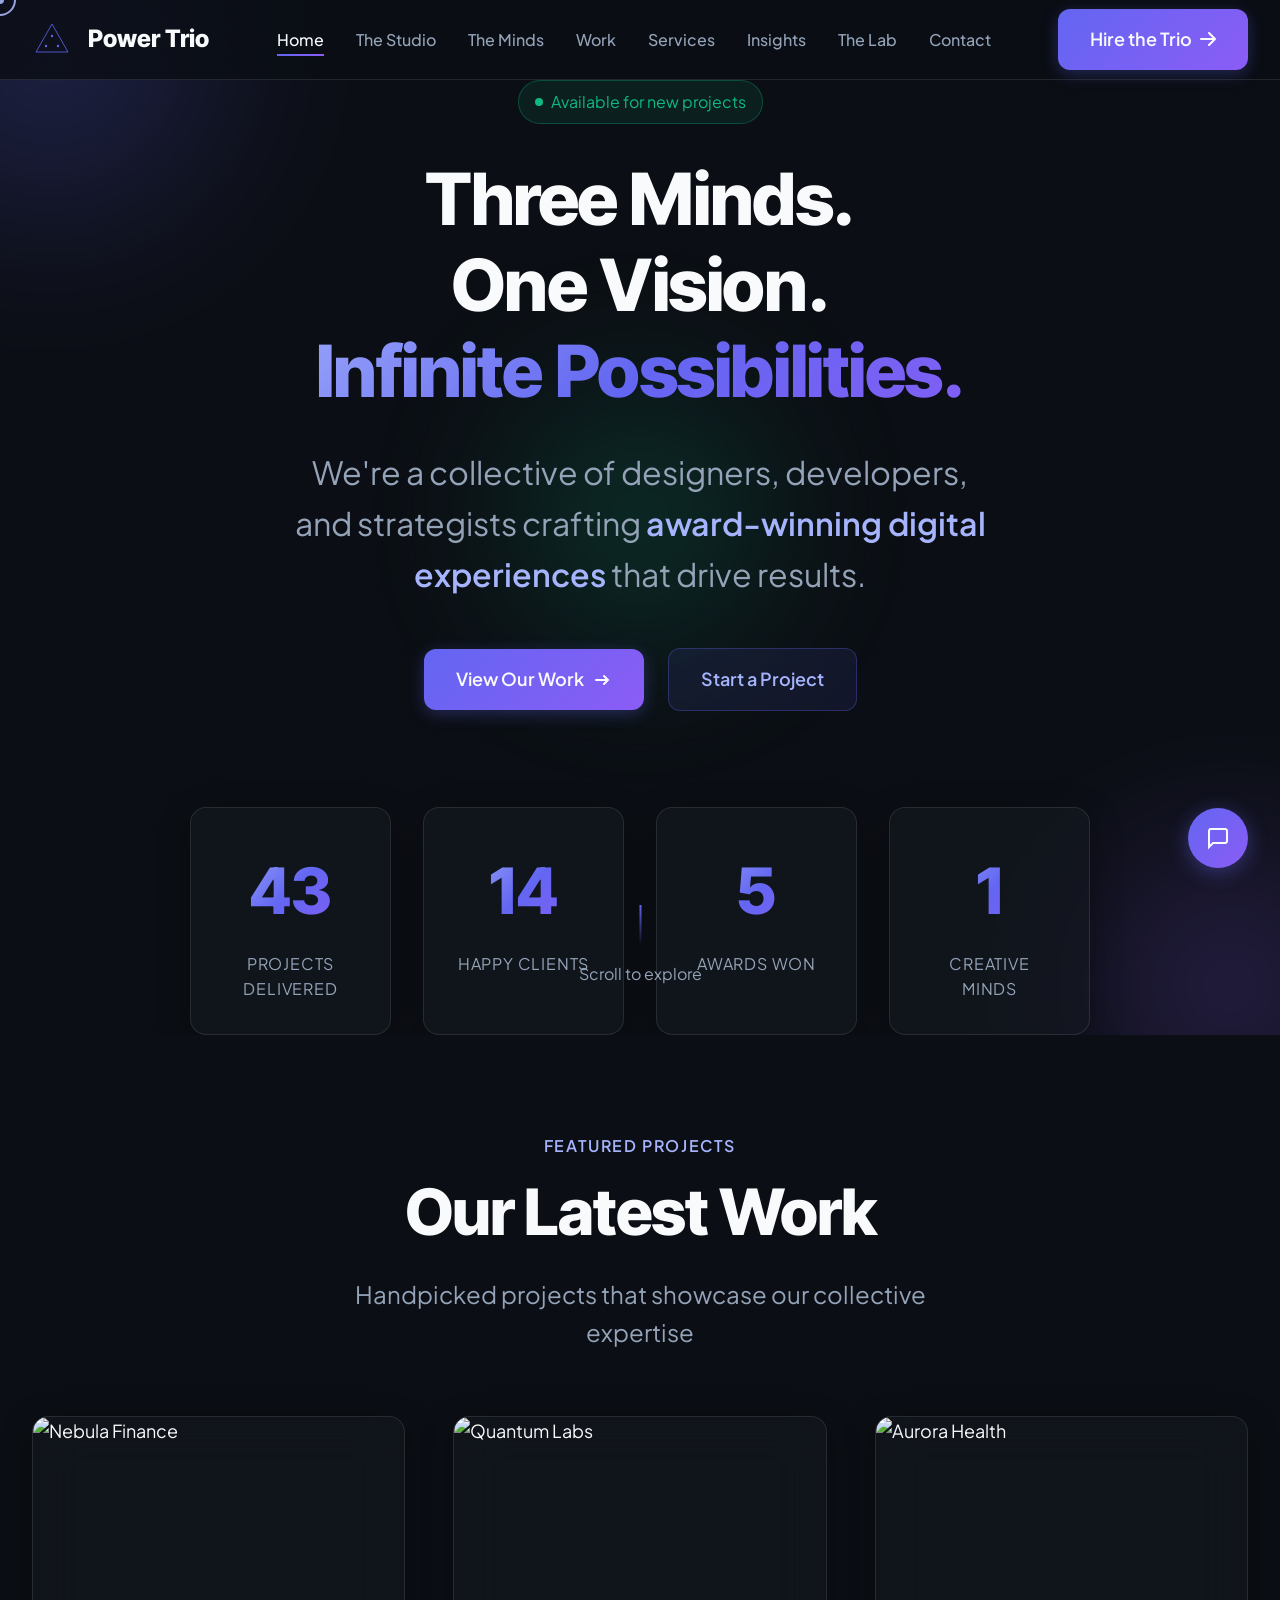
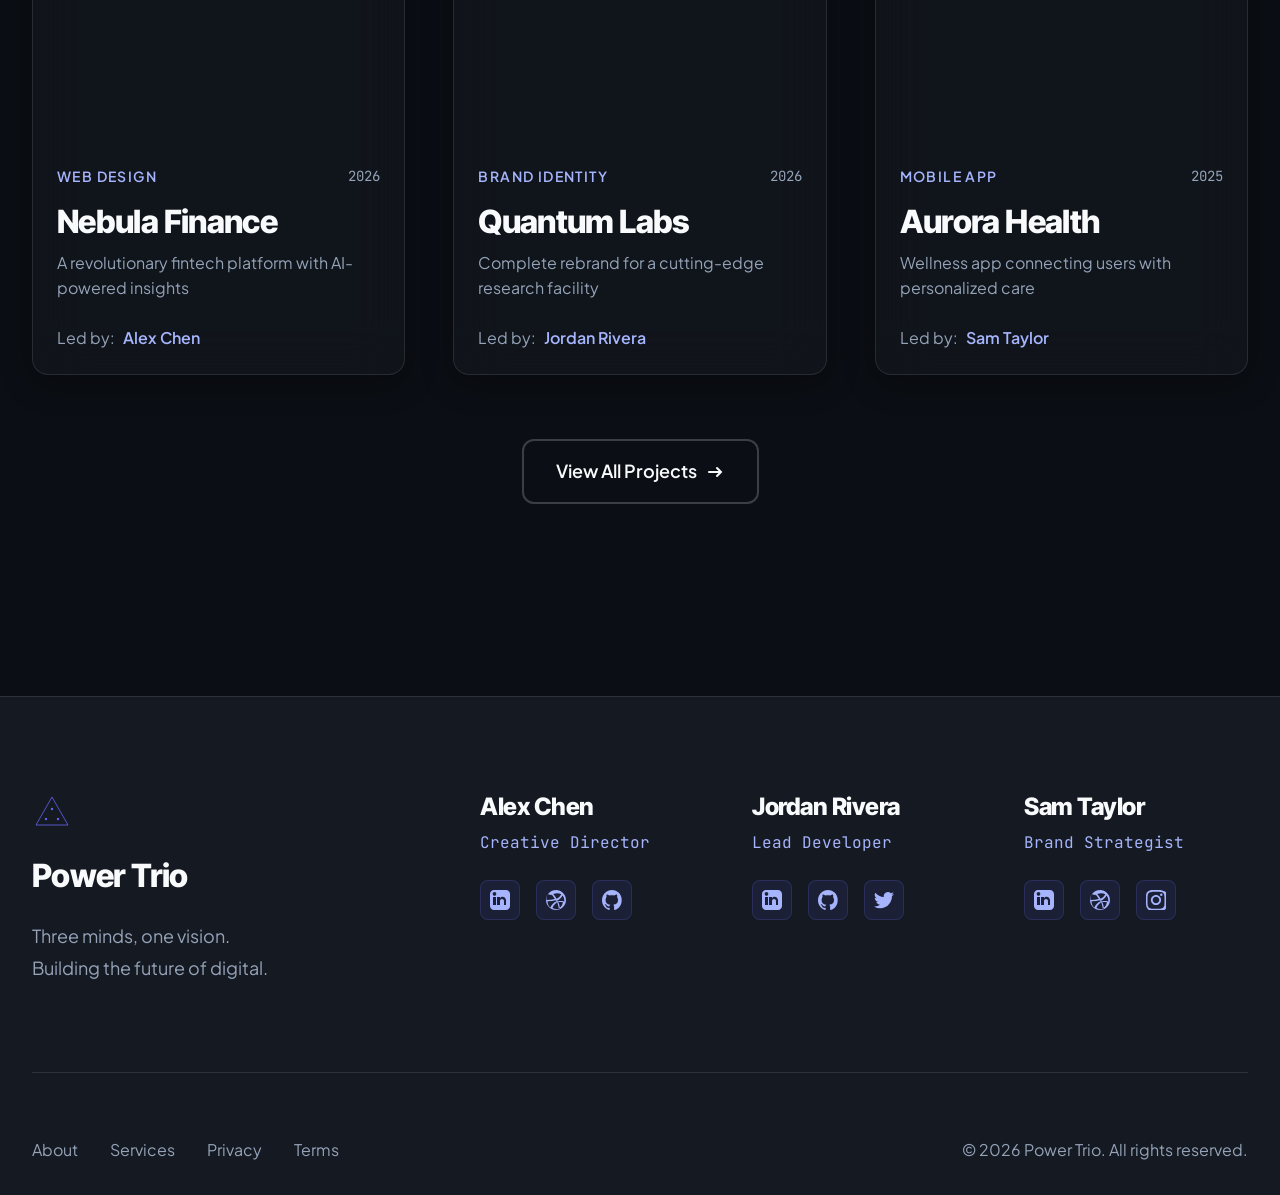
==== index.html @ 445d4da2 "first commit - Power Trio Studio with 3D flip cards and animated borders" ====
<!DOCTYPE html>
<html lang="en">

<head>
    <meta charset="UTF-8">
    <meta name="viewport" content="width=device-width, initial-scale=1.0">
    <meta name="description"
        content="Power Trio - A collective of three creative minds building exceptional digital experiences">
    <title>Power Trio Studio | Award-Winning Digital Agency</title>

    <!-- Fonts -->
    <link rel="preconnect" href="https://fonts.googleapis.com">
    <link rel="preconnect" href="https://fonts.gstatic.com" crossorigin>
    <link
        href="https://fonts.googleapis.com/css2?family=Inter+Tight:wght@700;800&family=Plus+Jakarta+Sans:wght@400;500;600;700&family=JetBrains+Mono:wght@400;500&display=swap"
        rel="stylesheet">

    <!-- Stylesheets -->
    <link rel="stylesheet" href="css/global.css">
    <link rel="stylesheet" href="css/animations.css">
    <link rel="stylesheet" href="css/components.css">
</head>

<body>
    <!-- Custom Cursor -->
    <div class="custom-cursor">
        <div class="cursor-dot"></div>
        <div class="cursor-outline"></div>
        <div class="cursor-text"></div>
    </div>

    <!-- Navbar -->
    <nav class="navbar" id="navbar">
        <div class="navbar-container">
            <a href="index.html" class="logo">
                <div class="logo-triangle">
                    <svg viewBox="0 0 100 100" xmlns="http://www.w3.org/2000/svg">
                        <polygon points="50,10 90,80 10,80" class="triangle-shape" />
                        <circle cx="50" cy="40" r="3" class="dot dot-1" />
                        <circle cx="35" cy="65" r="3" class="dot dot-2" />
                        <circle cx="65" cy="65" r="3" class="dot dot-3" />
                    </svg>
                </div>
                <span class="logo-text">Power Trio</span>
            </a>

            <div class="nav-links">
                <a href="index.html" class="nav-link active">Home</a>
                <a href="pages/studio.html" class="nav-link">The Studio</a>
                <a href="pages/minds.html" class="nav-link">The Minds</a>
                <a href="pages/work.html" class="nav-link">Work</a>
                <a href="pages/services.html" class="nav-link">Services</a>
                <a href="pages/insights.html" class="nav-link">Insights</a>
                <a href="pages/lab.html" class="nav-link">The Lab</a>
                <a href="pages/contact.html" class="nav-link">Contact</a>
            </div>

            <a href="pages/contact.html" class="cta-button magnetic" data-page="home">
                <span>Hire the Trio</span>
                <svg width="16" height="16" viewBox="0 0 16 16" fill="none">
                    <path d="M1 8h14M9 2l6 6-6 6" stroke="currentColor" stroke-width="2" stroke-linecap="round" />
                </svg>
            </a>

            <button class="menu-toggle" aria-label="Toggle menu">
                <span></span>
                <span></span>
                <span></span>
            </button>
        </div>
    </nav>

    <!-- Hero Section -->
    <section class="hero">
        <div class="hero-background">
            <div class="gradient-orb orb-1"></div>
            <div class="gradient-orb orb-2"></div>
            <div class="gradient-orb orb-3"></div>
        </div>

        <div class="hero-content">
            <div class="hero-badge animate-in">
                <span class="status-dot"></span>
                <span>Available for new projects</span>
            </div>

            <h1 class="hero-title animate-in">
                <span class="line">Three Minds.</span>
                <span class="line">One Vision.</span>
                <span class="line gradient-text">Infinite Possibilities.</span>
            </h1>

            <p class="hero-description animate-in">
                We're a collective of designers, developers, and strategists crafting
                <span class="highlight">award-winning digital experiences</span> that drive results.
            </p>

            <div class="hero-cta animate-in">
                <a href="pages/work.html" class="btn-primary magnetic">
                    <span>View Our Work</span>
                    <svg width="20" height="20" viewBox="0 0 20 20" fill="none">
                        <path d="M4 10h12M12 6l4 4-4 4" stroke="currentColor" stroke-width="2" stroke-linecap="round" />
                    </svg>
                </a>
                <a href="pages/contact.html" class="btn-secondary magnetic">
                    <span>Start a Project</span>
                </a>
            </div>

            <!-- Collective Stats -->
            <div class="stats-grid animate-in">
                <div class="stat-card glass-card">
                    <div class="stat-number" data-target="127">0</div>
                    <div class="stat-label">Projects Delivered</div>
                </div>
                <div class="stat-card glass-card">
                    <div class="stat-number" data-target="43">0</div>
                    <div class="stat-label">Happy Clients</div>
                </div>
                <div class="stat-card glass-card">
                    <div class="stat-number" data-target="15">0</div>
                    <div class="stat-label">Awards Won</div>
                </div>
                <div class="stat-card glass-card">
                    <div class="stat-number" data-target="3">0</div>
                    <div class="stat-label">Creative Minds</div>
                </div>
            </div>
        </div>

        <div class="scroll-indicator">
            <div class="scroll-line"></div>
            <span>Scroll to explore</span>
        </div>
    </section>

    <!-- Featured Work Section -->
    <section class="featured-work section-padding">
        <div class="container">
            <div class="section-header">
                <span class="section-label">Featured Projects</span>
                <h2 class="section-title">Our Latest Work</h2>
                <p class="section-description">
                    Handpicked projects that showcase our collective expertise
                </p>
            </div>

            <div class="work-grid">
                <article class="work-card glass-card magnetic" data-project="nebula">
                    <div class="work-image">
                        <img class="work-image-placeholder"
                            src="https://images.unsplash.com/photo-1551288049-bebda4e38f71?w=800&h=600&fit=crop"
                            alt="Nebula Finance" style="width: 100%; height: 100%; object-fit: cover;">
                        <div class="work-overlay">
                            <a href="pages/case-study.html" class="work-link">View Case Study</a>
                        </div>
                    </div>
                    <div class="work-content">
                        <div class="work-meta">
                            <span class="work-category">Web Design</span>
                            <span class="work-year">2026</span>
                        </div>
                        <h3 class="work-title">Nebula Finance</h3>
                        <p class="work-description">A revolutionary fintech platform with AI-powered insights</p>
                        <div class="work-team">
                            <span class="team-label">Led by:</span>
                            <span class="team-member">Alex Chen</span>
                        </div>
                    </div>
                </article>

                <article class="work-card glass-card magnetic" data-project="quantum">
                    <div class="work-image">
                        <img class="work-image-placeholder"
                            src="https://images.unsplash.com/photo-1635070041078-e363dbe005cb?w=800&h=600&fit=crop"
                            alt="Quantum Labs" style="width: 100%; height: 100%; object-fit: cover;">
                        <div class="work-overlay">
                            <a href="pages/case-study.html" class="work-link">View Case Study</a>
                        </div>
                    </div>
                    <div class="work-content">
                        <div class="work-meta">
                            <span class="work-category">Brand Identity</span>
                            <span class="work-year">2026</span>
                        </div>
                        <h3 class="work-title">Quantum Labs</h3>
                        <p class="work-description">Complete rebrand for a cutting-edge research facility</p>
                        <div class="work-team">
                            <span class="team-label">Led by:</span>
                            <span class="team-member">Jordan Rivera</span>
                        </div>
                    </div>
                </article>

                <article class="work-card glass-card magnetic" data-project="aurora">
                    <div class="work-image">
                        <img class="work-image-placeholder"
                            src="https://images.unsplash.com/photo-1576091160399-112ba8d25d1d?w=800&h=600&fit=crop"
                            alt="Aurora Health" style="width: 100%; height: 100%; object-fit: cover;">
                        <div class="work-overlay">
                            <a href="pages/case-study.html" class="work-link">View Case Study</a>
                        </div>
                    </div>
                    <div class="work-content">
                        <div class="work-meta">
                            <span class="work-category">Mobile App</span>
                            <span class="work-year">2025</span>
                        </div>
                        <h3 class="work-title">Aurora Health</h3>
                        <p class="work-description">Wellness app connecting users with personalized care</p>
                        <div class="work-team">
                            <span class="team-label">Led by:</span>
                            <span class="team-member">Sam Taylor</span>
                        </div>
                    </div>
                </article>
            </div>

            <div class="section-cta">
                <a href="pages/work.html" class="btn-outline magnetic">
                    <span>View All Projects</span>
                    <svg width="20" height="20" viewBox="0 0 20 20" fill="none">
                        <path d="M4 10h12M12 6l4 4-4 4" stroke="currentColor" stroke-width="2" stroke-linecap="round" />
                    </svg>
                </a>
            </div>
        </div>
    </section>

    <!-- Footer -->
    <footer class="footer">
        <div class="footer-content">
            <div class="footer-main">
                <div class="footer-brand">
                    <div class="logo-triangle">
                        <svg viewBox="0 0 100 100" xmlns="http://www.w3.org/2000/svg">
                            <polygon points="50,10 90,80 10,80" class="triangle-shape" />
                            <circle cx="50" cy="40" r="3" class="dot dot-1" />
                            <circle cx="35" cy="65" r="3" class="dot dot-2" />
                            <circle cx="65" cy="65" r="3" class="dot dot-3" />
                        </svg>
                    </div>
                    <h3>Power Trio</h3>
                    <p>Three minds, one vision.<br>Building the future of digital.</p>
                </div>

                <!-- Three Social Columns -->
                <div class="footer-social-grid">
                    <div class="footer-member">
                        <h4>Alex Chen</h4>
                        <p class="member-role">Creative Director</p>
                        <div class="social-links">
                            <a href="#" class="social-link magnetic" aria-label="LinkedIn">
                                <svg width="20" height="20" viewBox="0 0 20 20" fill="currentColor">
                                    <path
                                        d="M16 0H4C1.8 0 0 1.8 0 4v12c0 2.2 1.8 4 4 4h12c2.2 0 4-1.8 4-4V4c0-2.2-1.8-4-4-4zM6 15H3V7h3v8zM4.5 5.7c-1 0-1.8-.8-1.8-1.8s.8-1.8 1.8-1.8 1.8.8 1.8 1.8-.8 1.8-1.8 1.8zM17 15h-3v-4c0-1.1-.9-2-2-2s-2 .9-2 2v4H7V7h3v1.2c.5-.8 1.6-1.4 2.5-1.4 1.9 0 3.5 1.6 3.5 3.5V15z" />
                                </svg>
                            </a>
                            <a href="#" class="social-link magnetic" aria-label="Dribbble">
                                <svg width="20" height="20" viewBox="0 0 20 20" fill="currentColor">
                                    <path
                                        d="M10 0C4.5 0 0 4.5 0 10s4.5 10 10 10 10-4.5 10-10S15.5 0 10 0zm6.5 5.5c1.1 1.4 1.8 3.2 1.8 5.1 0 .3 0 .6-.1.9-2.4-.5-4.6-.5-6.5-.1-.1-.3-.3-.6-.4-.9 2.2-1 4-2.4 5.2-5zm-1.3-1.2c-1 2.3-2.6 3.6-4.6 4.5-1-1.8-2.1-3.4-3.3-4.8 1.2-.5 2.5-.8 3.9-.8 1.5 0 2.9.4 4 1.1zM5.5 4.3c1.2 1.4 2.3 3 3.3 4.8-2.5.7-5.3 1-8.2 1-.1-.5-.1-1-.1-1.5 0-1.8.6-3.4 1.6-4.7 1.1.5 2.3.9 3.4 1.4zm-3.9 7c3.1 0 6-.3 8.6-1 .1.3.3.6.4.9-2.8 1.2-5 3.4-6.3 6.3-1.5-1.3-2.5-3.1-2.7-5.2v-1zm4.9 6.5c1.2-2.7 3.2-4.8 5.8-6 .8 2.1 1.4 4.3 1.7 6.6-1.1.5-2.3.8-3.6.8-1.5 0-2.9-.5-4.1-1.4zm6.3.7c-.3-2.2-.9-4.3-1.6-6.3 1.7-.3 3.6-.3 5.7.1-.4 2.7-1.9 5-4.1 6.2z" />
                                </svg>
                            </a>
                            <a href="#" class="social-link magnetic" aria-label="GitHub">
                                <svg width="20" height="20" viewBox="0 0 20 20" fill="currentColor">
                                    <path
                                        d="M10 0C4.5 0 0 4.6 0 10.3c0 4.5 2.9 8.3 6.9 9.7.5.1.7-.2.7-.5v-1.7c-2.8.6-3.4-1.4-3.4-1.4-.5-1.2-1.1-1.5-1.1-1.5-.9-.6.1-.6.1-.6 1 .1 1.5 1 1.5 1 .9 1.5 2.3 1.1 2.9.8.1-.6.3-1.1.6-1.3-2.2-.3-4.6-1.1-4.6-5 0-1.1.4-2 1-2.7-.1-.2-.4-1.2.1-2.5 0 0 .8-.3 2.7 1 .8-.2 1.6-.3 2.4-.3s1.6.1 2.4.3c1.9-1.3 2.7-1 2.7-1 .5 1.3.2 2.3.1 2.5.6.7 1 1.6 1 2.7 0 3.9-2.4 4.7-4.6 5 .4.3.7.9.7 1.9v2.8c0 .3.2.6.7.5 4-1.3 6.9-5.1 6.9-9.6C20 4.6 15.5 0 10 0z" />
                                </svg>
                            </a>
                        </div>
                    </div>

                    <div class="footer-member">
                        <h4>Jordan Rivera</h4>
                        <p class="member-role">Lead Developer</p>
                        <div class="social-links">
                            <a href="#" class="social-link magnetic" aria-label="LinkedIn">
                                <svg width="20" height="20" viewBox="0 0 20 20" fill="currentColor">
                                    <path
                                        d="M16 0H4C1.8 0 0 1.8 0 4v12c0 2.2 1.8 4 4 4h12c2.2 0 4-1.8 4-4V4c0-2.2-1.8-4-4-4zM6 15H3V7h3v8zM4.5 5.7c-1 0-1.8-.8-1.8-1.8s.8-1.8 1.8-1.8 1.8.8 1.8 1.8-.8 1.8-1.8 1.8zM17 15h-3v-4c0-1.1-.9-2-2-2s-2 .9-2 2v4H7V7h3v1.2c.5-.8 1.6-1.4 2.5-1.4 1.9 0 3.5 1.6 3.5 3.5V15z" />
                                </svg>
                            </a>
                            <a href="#" class="social-link magnetic" aria-label="GitHub">
                                <svg width="20" height="20" viewBox="0 0 20 20" fill="currentColor">
                                    <path
                                        d="M10 0C4.5 0 0 4.6 0 10.3c0 4.5 2.9 8.3 6.9 9.7.5.1.7-.2.7-.5v-1.7c-2.8.6-3.4-1.4-3.4-1.4-.5-1.2-1.1-1.5-1.1-1.5-.9-.6.1-.6.1-.6 1 .1 1.5 1 1.5 1 .9 1.5 2.3 1.1 2.9.8.1-.6.3-1.1.6-1.3-2.2-.3-4.6-1.1-4.6-5 0-1.1.4-2 1-2.7-.1-.2-.4-1.2.1-2.5 0 0 .8-.3 2.7 1 .8-.2 1.6-.3 2.4-.3s1.6.1 2.4.3c1.9-1.3 2.7-1 2.7-1 .5 1.3.2 2.3.1 2.5.6.7 1 1.6 1 2.7 0 3.9-2.4 4.7-4.6 5 .4.3.7.9.7 1.9v2.8c0 .3.2.6.7.5 4-1.3 6.9-5.1 6.9-9.6C20 4.6 15.5 0 10 0z" />
                                </svg>
                            </a>
                            <a href="#" class="social-link magnetic" aria-label="Twitter">
                                <svg width="20" height="20" viewBox="0 0 20 20" fill="currentColor">
                                    <path
                                        d="M6.29 18.25c7.55 0 11.67-6.25 11.67-11.67 0-.18 0-.35-.01-.53A8.35 8.35 0 0020 3.92a8.18 8.18 0 01-2.36.65 4.12 4.12 0 001.8-2.27 8.22 8.22 0 01-2.6 1 4.1 4.1 0 00-6.99 3.74 11.65 11.65 0 01-8.46-4.29 4.1 4.1 0 001.27 5.47 4.07 4.07 0 01-1.86-.51v.05a4.1 4.1 0 003.29 4.02 4.1 4.1 0 01-1.85.07 4.1 4.1 0 003.83 2.85A8.23 8.23 0 010 16.4a11.62 11.62 0 006.29 1.84" />
                                </svg>
                            </a>
                        </div>
                    </div>

                    <div class="footer-member">
                        <h4>Sam Taylor</h4>
                        <p class="member-role">Brand Strategist</p>
                        <div class="social-links">
                            <a href="#" class="social-link magnetic" aria-label="LinkedIn">
                                <svg width="20" height="20" viewBox="0 0 20 20" fill="currentColor">
                                    <path
                                        d="M16 0H4C1.8 0 0 1.8 0 4v12c0 2.2 1.8 4 4 4h12c2.2 0 4-1.8 4-4V4c0-2.2-1.8-4-4-4zM6 15H3V7h3v8zM4.5 5.7c-1 0-1.8-.8-1.8-1.8s.8-1.8 1.8-1.8 1.8.8 1.8 1.8-.8 1.8-1.8 1.8zM17 15h-3v-4c0-1.1-.9-2-2-2s-2 .9-2 2v4H7V7h3v1.2c.5-.8 1.6-1.4 2.5-1.4 1.9 0 3.5 1.6 3.5 3.5V15z" />
                                </svg>
                            </a>
                            <a href="#" class="social-link magnetic" aria-label="Dribbble">
                                <svg width="20" height="20" viewBox="0 0 20 20" fill="currentColor">
                                    <path
                                        d="M10 0C4.5 0 0 4.5 0 10s4.5 10 10 10 10-4.5 10-10S15.5 0 10 0zm6.5 5.5c1.1 1.4 1.8 3.2 1.8 5.1 0 .3 0 .6-.1.9-2.4-.5-4.6-.5-6.5-.1-.1-.3-.3-.6-.4-.9 2.2-1 4-2.4 5.2-5zm-1.3-1.2c-1 2.3-2.6 3.6-4.6 4.5-1-1.8-2.1-3.4-3.3-4.8 1.2-.5 2.5-.8 3.9-.8 1.5 0 2.9.4 4 1.1zM5.5 4.3c1.2 1.4 2.3 3 3.3 4.8-2.5.7-5.3 1-8.2 1-.1-.5-.1-1-.1-1.5 0-1.8.6-3.4 1.6-4.7 1.1.5 2.3.9 3.4 1.4zm-3.9 7c3.1 0 6-.3 8.6-1 .1.3.3.6.4.9-2.8 1.2-5 3.4-6.3 6.3-1.5-1.3-2.5-3.1-2.7-5.2v-1zm4.9 6.5c1.2-2.7 3.2-4.8 5.8-6 .8 2.1 1.4 4.3 1.7 6.6-1.1.5-2.3.8-3.6.8-1.5 0-2.9-.5-4.1-1.4zm6.3.7c-.3-2.2-.9-4.3-1.6-6.3 1.7-.3 3.6-.3 5.7.1-.4 2.7-1.9 5-4.1 6.2z" />
                                </svg>
                            </a>
                            <a href="#" class="social-link magnetic" aria-label="Instagram">
                                <svg width="20" height="20" viewBox="0 0 20 20" fill="currentColor">
                                    <path
                                        d="M10 1.8c2.7 0 3 0 4.1.1 1 0 1.5.2 1.9.4.5.2.8.4 1.2.8.4.4.6.7.8 1.2.2.4.3.9.4 1.9.1 1.1.1 1.4.1 4.1s0 3-.1 4.1c0 1-.2 1.5-.4 1.9-.2.5-.4.8-.8 1.2-.4.4-.7.6-1.2.8-.4.2-.9.3-1.9.4-1.1.1-1.4.1-4.1.1s-3 0-4.1-.1c-1 0-1.5-.2-1.9-.4-.5-.2-.8-.4-1.2-.8-.4-.4-.6-.7-.8-1.2-.2-.4-.3-.9-.4-1.9-.1-1.1-.1-1.4-.1-4.1s0-3 .1-4.1c0-1 .2-1.5.4-1.9.2-.5.4-.8.8-1.2.4-.4.7-.6 1.2-.8.4-.2.9-.3 1.9-.4 1.1-.1 1.4-.1 4.1-.1M10 0C7.3 0 6.9 0 5.8.1c-1.1 0-1.9.3-2.6.6-.7.3-1.3.7-1.9 1.3S.6 3 .3 3.7C.1 4.4-.1 5.2.1 6.3 0 7.4 0 7.8 0 10.5s0 3.1.1 4.2c0 1.1.3 1.9.6 2.6.3.7.7 1.3 1.3 1.9s1.2 1 1.9 1.3c.7.3 1.5.5 2.6.6 1.1.1 1.5.1 4.2.1s3.1 0 4.2-.1c1.1 0 1.9-.3 2.6-.6.7-.3 1.3-.7 1.9-1.3s1-1.2 1.3-1.9c.3-.7.5-1.5.6-2.6.1-1.1.1-1.5.1-4.2s0-3.1-.1-4.2c0-1.1-.3-1.9-.6-2.6-.3-.7-.7-1.3-1.3-1.9S16 .6 15.3.3C14.6.1 13.8-.1 12.7.1 11.6 0 11.2 0 10 0z" />
                                    <path
                                        d="M10 4.9c-2.8 0-5.1 2.3-5.1 5.1s2.3 5.1 5.1 5.1 5.1-2.3 5.1-5.1-2.3-5.1-5.1-5.1zm0 8.4c-1.8 0-3.3-1.5-3.3-3.3S8.2 6.7 10 6.7s3.3 1.5 3.3 3.3-1.5 3.3-3.3 3.3z" />
                                    <circle cx="15.3" cy="4.7" r="1.2" />
                                </svg>
                            </a>
                        </div>
                    </div>
                </div>
            </div>

            <div class="footer-bottom">
                <div class="footer-links">
                    <a href="pages/studio.html">About</a>
                    <a href="pages/services.html">Services</a>
                    <a href="#">Privacy</a>
                    <a href="#">Terms</a>
                </div>
                <p class="copyright">© 2026 Power Trio. All rights reserved.</p>
            </div>
        </div>
    </footer>

    <!-- AI Chatbot -->
    <div class="chatbot" id="chatbot">
        <button class="chatbot-toggle magnetic" id="chatbot-toggle" aria-label="Toggle chatbot">
            <svg class="icon-chat" width="24" height="24" viewBox="0 0 24 24" fill="none" stroke="currentColor">
                <path d="M21 15a2 2 0 0 1-2 2H7l-4 4V5a2 2 0 0 1 2-2h14a2 2 0 0 1 2 2z" stroke-width="2" />
            </svg>
            <svg class="icon-close" width="24" height="24" viewBox="0 0 24 24" fill="none" stroke="currentColor">
                <line x1="18" y1="6" x2="6" y2="18" stroke-width="2" />
                <line x1="6" y1="6" x2="18" y2="18" stroke-width="2" />
            </svg>
        </button>

        <div class="chatbot-window glass-card" id="chatbot-window">
            <div class="chatbot-header">
                <div class="chatbot-avatar">
                    <div class="logo-triangle small">
                        <svg viewBox="0 0 100 100" xmlns="http://www.w3.org/2000/svg">
                            <polygon points="50,10 90,80 10,80" class="triangle-shape" />
                        </svg>
                    </div>
                </div>
                <div class="chatbot-info">
                    <h4>Power Trio AI</h4>
                    <span class="chatbot-status">
                        <span class="status-dot"></span>
                        Online
                    </span>
                </div>
            </div>

            <div class="chatbot-messages" id="chatbot-messages">
                <div class="message bot-message">
                    <div class="message-content">
                        Hey there! 👋 I'm the Power Trio AI assistant. How can I help you today?
                    </div>
                    <div class="message-time">Just now</div>
                </div>
            </div>

            <div class="chatbot-input">
                <input type="text" id="chatbot-input-field" placeholder="Type your message..." />
                <button class="chatbot-send magnetic" id="chatbot-send" aria-label="Send message">
                    <svg width="20" height="20" viewBox="0 0 20 20" fill="none" stroke="currentColor">
                        <path d="M19 1L9 11M19 1l-6 18-4-8-8-4 18-6z" stroke-width="2" />
                    </svg>
                </button>
            </div>
        </div>
    </div>

    <!-- Scripts -->
    <script src="js/cursor.js"></script>
    <script src="js/animations.js"></script>
    <script src="js/chatbot.js"></script>
    <script src="js/main.js"></script>
</body>

</html>
---- css/global.css ----
/* ===================================
   POWER TRIO STUDIO - GLOBAL STYLES
   Award-Winning Portfolio Design
   =================================== */

/* CSS Variables - Midnight Indigo Theme */
:root {
    /* Colors */
    --color-bg-primary: #0B0E14;
    --color-bg-secondary: #151921;
    --color-accent: #6366F1;
    --color-accent-secondary: #A5B4FC;
    --color-text-primary: #F8FAFC;
    --color-text-secondary: #94A3B8;
    --color-success: #10B981;
    --color-warning: #F59E0B;
    --color-error: #EF4444;
    
    /* Gradients */
    --gradient-primary: linear-gradient(135deg, #6366F1 0%, #8B5CF6 100%);
    --gradient-secondary: linear-gradient(135deg, #10B981 0%, #059669 100%);
    --gradient-text: linear-gradient(135deg, #A5B4FC 0%, #6366F1 50%, #8B5CF6 100%);
    
    /* Spacing */
    --spacing-xs: 0.5rem;
    --spacing-sm: 1rem;
    --spacing-md: 1.5rem;
    --spacing-lg: 2rem;
    --spacing-xl: 3rem;
    --spacing-2xl: 4rem;
    --spacing-3xl: 6rem;
    
    /* Typography */
    --font-heading: 'Inter Tight', sans-serif;
    --font-body: 'Plus Jakarta Sans', sans-serif;
    --font-mono: 'JetBrains Mono', monospace;
    
    /* Font Sizes - Responsive with clamp() */
    --text-xs: clamp(0.75rem, 0.7rem + 0.25vw, 0.875rem);
    --text-sm: clamp(0.875rem, 0.8rem + 0.375vw, 1rem);
    --text-base: clamp(1rem, 0.95rem + 0.25vw, 1.125rem);
    --text-lg: clamp(1.125rem, 1rem + 0.625vw, 1.5rem);
    --text-xl: clamp(1.5rem, 1.3rem + 1vw, 2rem);
    --text-2xl: clamp(2rem, 1.6rem + 2vw, 3rem);
    --text-3xl: clamp(2.5rem, 2rem + 2.5vw, 4rem);
    --text-4xl: clamp(3rem, 2.5rem + 2.5vw, 5rem);
    
    /* Effects */
    --blur-sm: 8px;
    --blur-md: 16px;
    --blur-lg: 24px;
    --shadow-sm: 0 2px 8px rgba(0, 0, 0, 0.1);
    --shadow-md: 0 4px 16px rgba(0, 0, 0, 0.2);
    --shadow-lg: 0 8px 32px rgba(0, 0, 0, 0.3);
    --shadow-glow: 0 0 20px rgba(99, 102, 241, 0.3);
    
    /* Transitions */
    --transition-fast: 0.2s cubic-bezier(0.4, 0, 0.2, 1);
    --transition-base: 0.3s cubic-bezier(0.4, 0, 0.2, 1);
    --transition-slow: 0.5s cubic-bezier(0.4, 0, 0.2, 1);
    --transition-bounce: 0.6s cubic-bezier(0.68, -0.55, 0.265, 1.55);
    
    /* Layout */
    --container-max: 1400px;
    --container-padding: 2rem;
    --navbar-height: 80px;
    --border-radius-sm: 8px;
    --border-radius-md: 12px;
    --border-radius-lg: 16px;
    --border-radius-xl: 24px;
}

/* Reset & Base Styles */
*, *::before, *::after {
    margin: 0;
    padding: 0;
    box-sizing: border-box;
}

html {
    scroll-behavior: smooth;
    overflow-x: hidden;
}

body {
    font-family: var(--font-body);
    font-size: var(--text-base);
    line-height: 1.6;
    color: var(--color-text-primary);
    background-color: var(--color-bg-primary);
    overflow-x: hidden;
    -webkit-font-smoothing: antialiased;
    -moz-osx-font-smoothing: grayscale;
}

/* Typography */
h1, h2, h3, h4, h5, h6 {
    font-family: var(--font-heading);
    font-weight: 800;
    line-height: 1.2;
    letter-spacing: -0.02em;
    color: var(--color-text-primary);
}

h1 { font-size: var(--text-4xl); }
h2 { font-size: var(--text-3xl); }
h3 { font-size: var(--text-2xl); }
h4 { font-size: var(--text-xl); }
h5 { font-size: var(--text-lg); }
h6 { font-size: var(--text-base); }

p {
    margin-bottom: var(--spacing-md);
    color: var(--color-text-secondary);
}

a {
    color: var(--color-accent);
    text-decoration: none;
    transition: color var(--transition-fast);
}

a:hover {
    color: var(--color-accent-secondary);
}

/* Utility Classes */
.container {
    max-width: var(--container-max);
    margin: 0 auto;
    padding: 0 var(--container-padding);
}

.section-padding {
    padding: var(--spacing-3xl) 0;
}

.gradient-text {
    background: var(--gradient-text);
    -webkit-background-clip: text;
    -webkit-text-fill-color: transparent;
    background-clip: text;
}

.highlight {
    color: var(--color-accent-secondary);
    font-weight: 600;
}

/* Glass Card Effect */
.glass-card {
    background: rgba(21, 25, 33, 0.6);
    backdrop-filter: blur(var(--blur-lg));
    -webkit-backdrop-filter: blur(var(--blur-lg));
    border: 1px solid rgba(255, 255, 255, 0.1);
    border-radius: var(--border-radius-lg);
    box-shadow: var(--shadow-lg);
    transition: all var(--transition-base);
}

.glass-card:hover {
    border-color: rgba(99, 102, 241, 0.3);
    box-shadow: var(--shadow-lg), var(--shadow-glow);
    transform: translateY(-2px);
}

/* Buttons */
.btn-primary,
.btn-secondary,
.btn-outline,
.cta-button {
    display: inline-flex;
    align-items: center;
    gap: var(--spacing-xs);
    padding: 1rem 2rem;
    font-family: var(--font-body);
    font-size: var(--text-base);
    font-weight: 600;
    border-radius: var(--border-radius-md);
    cursor: pointer;
    transition: all var(--transition-base);
    border: none;
    text-decoration: none;
    position: relative;
    overflow: hidden;
}

.btn-primary,
.cta-button {
    background: var(--gradient-primary);
    color: var(--color-text-primary);
    box-shadow: 0 4px 16px rgba(99, 102, 241, 0.3);
}

.btn-primary:hover,
.cta-button:hover {
    box-shadow: 0 6px 24px rgba(99, 102, 241, 0.5);
    transform: translateY(-2px);
}

.btn-secondary {
    background: rgba(99, 102, 241, 0.1);
    color: var(--color-accent-secondary);
    border: 1px solid rgba(99, 102, 241, 0.3);
}

.btn-secondary:hover {
    background: rgba(99, 102, 241, 0.2);
    border-color: var(--color-accent);
}

.btn-outline {
    background: transparent;
    color: var(--color-text-primary);
    border: 2px solid rgba(255, 255, 255, 0.2);
}

.btn-outline:hover {
    background: rgba(255, 255, 255, 0.05);
    border-color: var(--color-accent);
}

/* Navbar */
.navbar {
    position: fixed;
    top: 0;
    left: 0;
    right: 0;
    height: var(--navbar-height);
    background: rgba(11, 14, 20, 0.8);
    backdrop-filter: blur(var(--blur-lg));
    -webkit-backdrop-filter: blur(var(--blur-lg));
    border-bottom: 1px solid rgba(255, 255, 255, 0.1);
    z-index: 1000;
    transition: all var(--transition-base);
}

.navbar.scrolled {
    background: rgba(11, 14, 20, 0.95);
    box-shadow: var(--shadow-md);
}

.navbar-container {
    max-width: var(--container-max);
    margin: 0 auto;
    padding: 0 var(--container-padding);
    height: 100%;
    display: flex;
    align-items: center;
    justify-content: space-between;
    gap: var(--spacing-lg);
}

.logo {
    display: flex;
    align-items: center;
    gap: var(--spacing-sm);
    font-family: var(--font-heading);
    font-size: var(--text-lg);
    font-weight: 800;
    color: var(--color-text-primary);
    text-decoration: none;
    transition: transform var(--transition-base);
}

.logo:hover {
    transform: scale(1.05);
}

.logo-triangle {
    width: 40px;
    height: 40px;
    position: relative;
}

.logo-triangle.small {
    width: 30px;
    height: 30px;
}

.logo-triangle svg {
    width: 100%;
    height: 100%;
}

.triangle-shape {
    fill: none;
    stroke: var(--color-accent);
    stroke-width: 2;
    transition: all var(--transition-base);
}

.logo:hover .triangle-shape {
    stroke: var(--color-accent-secondary);
    fill: rgba(99, 102, 241, 0.1);
}

.dot {
    fill: var(--color-accent);
    transition: all var(--transition-base);
}

.logo:hover .dot-1 {
    animation: pulse 1s infinite;
    animation-delay: 0s;
}

.logo:hover .dot-2 {
    animation: pulse 1s infinite;
    animation-delay: 0.2s;
}

.logo:hover .dot-3 {
    animation: pulse 1s infinite;
    animation-delay: 0.4s;
}

.nav-links {
    display: flex;
    align-items: center;
    gap: var(--spacing-lg);
}

.nav-link {
    font-size: var(--text-sm);
    font-weight: 500;
    color: var(--color-text-secondary);
    text-decoration: none;
    position: relative;
    transition: color var(--transition-fast);
}

.nav-link::after {
    content: '';
    position: absolute;
    bottom: -4px;
    left: 0;
    width: 0;
    height: 2px;
    background: var(--gradient-primary);
    transition: width var(--transition-base);
}

.nav-link:hover,
.nav-link.active {
    color: var(--color-text-primary);
}

.nav-link:hover::after,
.nav-link.active::after {
    width: 100%;
}

.menu-toggle {
    display: none;
    flex-direction: column;
    gap: 6px;
    background: none;
    border: none;
    cursor: pointer;
    padding: var(--spacing-xs);
}

.menu-toggle span {
    width: 24px;
    height: 2px;
    background: var(--color-text-primary);
    transition: all var(--transition-base);
}

/* Footer */
.footer {
    background: var(--color-bg-secondary);
    border-top: 1px solid rgba(255, 255, 255, 0.1);
    padding: var(--spacing-3xl) 0 var(--spacing-lg);
    margin-top: var(--spacing-3xl);
}

.footer-content {
    max-width: var(--container-max);
    margin: 0 auto;
    padding: 0 var(--container-padding);
}

.footer-main {
    display: grid;
    grid-template-columns: 1fr 2fr;
    gap: var(--spacing-2xl);
    margin-bottom: var(--spacing-2xl);
    padding-bottom: var(--spacing-2xl);
    border-bottom: 1px solid rgba(255, 255, 255, 0.1);
}

.footer-brand h3 {
    font-size: var(--text-xl);
    margin: var(--spacing-md) 0;
}

.footer-brand p {
    color: var(--color-text-secondary);
    line-height: 1.8;
}

.footer-social-grid {
    display: grid;
    grid-template-columns: repeat(3, 1fr);
    gap: var(--spacing-xl);
}

.footer-member h4 {
    font-size: var(--text-lg);
    margin-bottom: var(--spacing-xs);
}

.member-role {
    font-size: var(--text-sm);
    color: var(--color-accent-secondary);
    margin-bottom: var(--spacing-md);
    font-family: var(--font-mono);
}

.social-links {
    display: flex;
    gap: var(--spacing-sm);
}

.social-link {
    width: 40px;
    height: 40px;
    display: flex;
    align-items: center;
    justify-content: center;
    background: rgba(99, 102, 241, 0.1);
    border: 1px solid rgba(99, 102, 241, 0.2);
    border-radius: var(--border-radius-sm);
    color: var(--color-accent-secondary);
    transition: all var(--transition-base);
}

.social-link:hover {
    background: var(--gradient-primary);
    border-color: var(--color-accent);
    color: var(--color-text-primary);
    transform: translateY(-2px);
}

.footer-bottom {
    display: flex;
    justify-content: space-between;
    align-items: center;
    flex-wrap: wrap;
    gap: var(--spacing-md);
}

.footer-links {
    display: flex;
    gap: var(--spacing-lg);
}

.footer-links a {
    font-size: var(--text-sm);
    color: var(--color-text-secondary);
    transition: color var(--transition-fast);
}

.footer-links a:hover {
    color: var(--color-accent-secondary);
}

.copyright {
    font-size: var(--text-sm);
    color: var(--color-text-secondary);
    margin: 0;
}

/* Section Headers */
.section-header {
    text-align: center;
    margin-bottom: var(--spacing-2xl);
}

.section-label {
    display: inline-block;
    font-size: var(--text-sm);
    font-weight: 600;
    color: var(--color-accent-secondary);
    text-transform: uppercase;
    letter-spacing: 0.1em;
    margin-bottom: var(--spacing-sm);
}

.section-title {
    margin-bottom: var(--spacing-md);
}

.section-description {
    font-size: var(--text-lg);
    color: var(--color-text-secondary);
    max-width: 600px;
    margin: 0 auto;
}

.section-cta {
    text-align: center;
    margin-top: var(--spacing-2xl);
}

/* Responsive Design */
@media (max-width: 1024px) {
    :root {
        --container-padding: 1.5rem;
        --navbar-height: 70px;
    }
    
    .footer-main {
        grid-template-columns: 1fr;
    }
    
    .footer-social-grid {
        grid-template-columns: 1fr;
        gap: var(--spacing-lg);
    }
}

@media (max-width: 768px) {
    :root {
        --container-padding: 1rem;
        --navbar-height: 60px;
    }
    
    .nav-links {
        position: fixed;
        top: var(--navbar-height);
        left: 0;
        right: 0;
        background: rgba(11, 14, 20, 0.98);
        backdrop-filter: blur(var(--blur-lg));
        flex-direction: column;
        padding: var(--spacing-lg);
        gap: var(--spacing-md);
        transform: translateY(-100%);
        opacity: 0;
        pointer-events: none;
        transition: all var(--transition-base);
        border-bottom: 1px solid rgba(255, 255, 255, 0.1);
    }
    
    .nav-links.active {
        transform: translateY(0);
        opacity: 1;
        pointer-events: all;
    }
    
    .menu-toggle {
        display: flex;
    }
    
    .menu-toggle.active span:nth-child(1) {
        transform: rotate(45deg) translate(8px, 8px);
    }
    
    .menu-toggle.active span:nth-child(2) {
        opacity: 0;
    }
    
    .menu-toggle.active span:nth-child(3) {
        transform: rotate(-45deg) translate(7px, -7px);
    }
    
    .footer-bottom {
        flex-direction: column;
        text-align: center;
    }
}

/* Loading State */
body.loading {
    overflow: hidden;
}

/* Smooth Scrollbar */
::-webkit-scrollbar {
    width: 10px;
}

::-webkit-scrollbar-track {
    background: var(--color-bg-primary);
}

::-webkit-scrollbar-thumb {
    background: rgba(99, 102, 241, 0.3);
    border-radius: 5px;
}

::-webkit-scrollbar-thumb:hover {
    background: rgba(99, 102, 241, 0.5);
}

/* Selection */
::selection {
    background: rgba(99, 102, 241, 0.3);
    color: var(--color-text-primary);
}

::-moz-selection {
    background: rgba(99, 102, 241, 0.3);
    color: var(--color-text-primary);
}
---- css/animations.css ----
/* ===================================
   ANIMATIONS & MOTION DESIGN
   60fps Optimized Animations
   =================================== */

/* Keyframe Animations */

/* Fade In Up */
@keyframes fadeInUp {
    from {
        opacity: 0;
        transform: translateY(30px);
    }

    to {
        opacity: 1;
        transform: translateY(0);
    }
}

/* Fade In */
@keyframes fadeIn {
    from {
        opacity: 0;
    }

    to {
        opacity: 1;
    }
}

/* Slide In Right */
@keyframes slideInRight {
    from {
        opacity: 0;
        transform: translateX(50px);
    }

    to {
        opacity: 1;
        transform: translateX(0);
    }
}

/* Slide In Left */
@keyframes slideInLeft {
    from {
        opacity: 0;
        transform: translateX(-50px);
    }

    to {
        opacity: 1;
        transform: translateX(0);
    }
}

/* Scale In */
@keyframes scaleIn {
    from {
        opacity: 0;
        transform: scale(0.9);
    }

    to {
        opacity: 1;
        transform: scale(1);
    }
}

/* Pulse */
@keyframes pulse {

    0%,
    100% {
        opacity: 1;
        transform: scale(1);
    }

    50% {
        opacity: 0.6;
        transform: scale(1.2);
    }
}

/* Glow Pulse */
@keyframes glowPulse {

    0%,
    100% {
        box-shadow: 0 0 20px rgba(99, 102, 241, 0.3);
    }

    50% {
        box-shadow: 0 0 40px rgba(99, 102, 241, 0.6);
    }
}

/* Rotate */
@keyframes rotate {
    from {
        transform: rotate(0deg);
    }

    to {
        transform: rotate(360deg);
    }
}

/* Float */
@keyframes float {

    0%,
    100% {
        transform: translateY(0);
    }

    50% {
        transform: translateY(-10px);
    }
}

/* Gradient Shift */
@keyframes gradientShift {
    0% {
        background-position: 0% 50%;
    }

    50% {
        background-position: 100% 50%;
    }

    100% {
        background-position: 0% 50%;
    }
}

/* Shimmer */
@keyframes shimmer {
    0% {
        background-position: -1000px 0;
    }

    100% {
        background-position: 1000px 0;
    }
}

/* Typing Indicator */
@keyframes typing {

    0%,
    60%,
    100% {
        transform: translateY(0);
    }

    30% {
        transform: translateY(-10px);
    }
}

/* Scroll Indicator */
@keyframes scrollBounce {

    0%,
    100% {
        transform: translateY(0);
    }

    50% {
        transform: translateY(10px);
    }
}

/* Animation Classes */
.animate-in {
    animation: fadeInUp 0.8s cubic-bezier(0.4, 0, 0.2, 1) forwards;
    opacity: 0;
}

.animate-in:nth-child(1) {
    animation-delay: 0.1s;
}

.animate-in:nth-child(2) {
    animation-delay: 0.2s;
}

.animate-in:nth-child(3) {
    animation-delay: 0.3s;
}

.animate-in:nth-child(4) {
    animation-delay: 0.4s;
}

.animate-in:nth-child(5) {
    animation-delay: 0.5s;
}

.fade-in {
    animation: fadeIn 0.6s ease-out forwards;
}

.slide-in-right {
    animation: slideInRight 0.8s cubic-bezier(0.4, 0, 0.2, 1) forwards;
}

.slide-in-left {
    animation: slideInLeft 0.8s cubic-bezier(0.4, 0, 0.2, 1) forwards;
}

.scale-in {
    animation: scaleIn 0.6s cubic-bezier(0.4, 0, 0.2, 1) forwards;
}

/* Hero Section Animations */
.hero {
    min-height: 100vh;
    display: flex;
    align-items: center;
    justify-content: center;
    position: relative;
    padding-top: var(--navbar-height);
    overflow: hidden;
}

.hero-background {
    position: absolute;
    top: 0;
    left: 0;
    right: 0;
    bottom: 0;
    z-index: 0;
    overflow: hidden;
}

.gradient-orb {
    position: absolute;
    border-radius: 50%;
    filter: blur(80px);
    opacity: 0.3;
    animation: float 8s ease-in-out infinite;
}

.orb-1 {
    width: 500px;
    height: 500px;
    background: radial-gradient(circle, #6366F1 0%, transparent 70%);
    top: -200px;
    left: -200px;
    animation-delay: 0s;
}

.orb-2 {
    width: 400px;
    height: 400px;
    background: radial-gradient(circle, #8B5CF6 0%, transparent 70%);
    bottom: -150px;
    right: -150px;
    animation-delay: 2s;
}

.orb-3 {
    width: 350px;
    height: 350px;
    background: radial-gradient(circle, #10B981 0%, transparent 70%);
    top: 50%;
    left: 50%;
    transform: translate(-50%, -50%);
    animation-delay: 4s;
}

.hero-content {
    position: relative;
    z-index: 1;
    text-align: center;
    max-width: 1000px;
    padding: 0 var(--container-padding);
}

.hero-badge {
    display: inline-flex;
    align-items: center;
    gap: var(--spacing-xs);
    padding: 0.5rem 1rem;
    background: rgba(16, 185, 129, 0.1);
    border: 1px solid rgba(16, 185, 129, 0.3);
    border-radius: 50px;
    font-size: var(--text-sm);
    color: var(--color-success);
    margin-bottom: var(--spacing-lg);
}

.status-dot {
    width: 8px;
    height: 8px;
    background: var(--color-success);
    border-radius: 50%;
    animation: pulse 2s infinite;
}

.hero-title {
    margin-bottom: var(--spacing-lg);
}

.hero-title .line {
    display: block;
    overflow: hidden;
}

.hero-description {
    font-size: var(--text-xl);
    color: var(--color-text-secondary);
    margin-bottom: var(--spacing-xl);
    max-width: 700px;
    margin-left: auto;
    margin-right: auto;
}

.hero-cta {
    display: flex;
    align-items: center;
    justify-content: center;
    gap: var(--spacing-md);
    margin-bottom: var(--spacing-3xl);
    flex-wrap: wrap;
}

/* Stats Grid Animation */
.stats-grid {
    display: grid;
    grid-template-columns: repeat(auto-fit, minmax(200px, 1fr));
    gap: var(--spacing-lg);
    max-width: 900px;
    margin: 0 auto;
}

.stat-card {
    padding: var(--spacing-lg);
    text-align: center;
    transition: all var(--transition-base);
}

.stat-card:hover {
    transform: translateY(-5px) scale(1.05);
}

.stat-number {
    font-family: var(--font-heading);
    font-size: var(--text-3xl);
    font-weight: 800;
    background: var(--gradient-text);
    -webkit-background-clip: text;
    -webkit-text-fill-color: transparent;
    background-clip: text;
    margin-bottom: var(--spacing-xs);
}

.stat-label {
    font-size: var(--text-sm);
    color: var(--color-text-secondary);
    text-transform: uppercase;
    letter-spacing: 0.05em;
}

/* Scroll Indicator */
.scroll-indicator {
    position: absolute;
    bottom: var(--spacing-xl);
    left: 50%;
    transform: translateX(-50%);
    display: flex;
    flex-direction: column;
    align-items: center;
    gap: var(--spacing-sm);
    color: var(--color-text-secondary);
    font-size: var(--text-sm);
    z-index: 1;
}

.scroll-line {
    width: 2px;
    height: 40px;
    background: linear-gradient(to bottom, var(--color-accent), transparent);
    animation: scrollBounce 2s ease-in-out infinite;
}

/* Work Grid Animations */
.work-grid {
    display: grid;
    grid-template-columns: repeat(auto-fill, minmax(350px, 1fr));
    gap: var(--spacing-xl);
    margin-bottom: var(--spacing-2xl);
}

.work-card {
    overflow: hidden;
    transition: all var(--transition-base);
    cursor: pointer;
}

.work-card:hover {
    transform: translateY(-8px);
}

.work-image {
    position: relative;
    width: 100%;
    height: 300px;
    overflow: hidden;
    border-radius: var(--border-radius-md);
    margin-bottom: var(--spacing-md);
}

.work-image-placeholder {
    width: 100%;
    height: 100%;
    transition: transform var(--transition-slow);
}

.work-card:hover .work-image-placeholder {
    transform: scale(1.1);
}

.work-overlay {
    position: absolute;
    top: 0;
    left: 0;
    right: 0;
    bottom: 0;
    background: rgba(11, 14, 20, 0.9);
    display: flex;
    align-items: center;
    justify-content: center;
    opacity: 0;
    transition: opacity var(--transition-base);
}

.work-card:hover .work-overlay {
    opacity: 1;
}

.work-link {
    padding: 1rem 2rem;
    background: var(--gradient-primary);
    color: var(--color-text-primary);
    border-radius: var(--border-radius-md);
    font-weight: 600;
    transform: translateY(20px);
    transition: transform var(--transition-base);
}

.work-card:hover .work-link {
    transform: translateY(0);
}

.work-content {
    padding: var(--spacing-md);
}

.work-meta {
    display: flex;
    justify-content: space-between;
    align-items: center;
    margin-bottom: var(--spacing-sm);
}

.work-category {
    font-size: var(--text-xs);
    font-weight: 600;
    color: var(--color-accent-secondary);
    text-transform: uppercase;
    letter-spacing: 0.1em;
}

.work-year {
    font-size: var(--text-xs);
    font-family: var(--font-mono);
    color: var(--color-text-secondary);
}

.work-title {
    font-size: var(--text-xl);
    margin-bottom: var(--spacing-xs);
}

.work-description {
    font-size: var(--text-sm);
    color: var(--color-text-secondary);
    margin-bottom: var(--spacing-md);
}

.work-team {
    display: flex;
    align-items: center;
    gap: var(--spacing-xs);
    font-size: var(--text-sm);
}

.team-label {
    color: var(--color-text-secondary);
}

.team-member {
    color: var(--color-accent-secondary);
    font-weight: 600;
}

/* Magnetic Effect (Applied via JS) */
.magnetic {
    position: relative;
    transition: transform 0.3s cubic-bezier(0.4, 0, 0.2, 1);
}

/* Parallax Elements */
.parallax {
    transition: transform 0.3s cubic-bezier(0.4, 0, 0.2, 1);
}

/* Stagger Animation for Lists */
.stagger-item {
    opacity: 0;
    transform: translateY(20px);
    transition: all 0.6s cubic-bezier(0.4, 0, 0.2, 1);
}

.stagger-item.visible {
    opacity: 1;
    transform: translateY(0);
}

.stagger-item:nth-child(1) {
    transition-delay: 0.1s;
}

.stagger-item:nth-child(2) {
    transition-delay: 0.2s;
}

.stagger-item:nth-child(3) {
    transition-delay: 0.3s;
}

.stagger-item:nth-child(4) {
    transition-delay: 0.4s;
}

.stagger-item:nth-child(5) {
    transition-delay: 0.5s;
}

.stagger-item:nth-child(6) {
    transition-delay: 0.6s;
}

/* Reveal on Scroll */
.reveal {
    opacity: 0;
    transform: translateY(50px);
    transition: all 0.8s cubic-bezier(0.4, 0, 0.2, 1);
}

.reveal.active {
    opacity: 1;
    transform: translateY(0);
}

/* Loading Animation */
.loading-spinner {
    width: 50px;
    height: 50px;
    border: 3px solid rgba(99, 102, 241, 0.2);
    border-top-color: var(--color-accent);
    border-radius: 50%;
    animation: rotate 1s linear infinite;
}

/* Shimmer Effect */
.shimmer {
    background: linear-gradient(90deg,
            rgba(255, 255, 255, 0) 0%,
            rgba(255, 255, 255, 0.1) 50%,
            rgba(255, 255, 255, 0) 100%);
    background-size: 200% 100%;
    animation: shimmer 2s infinite;
}

/* Hover Glow Effect */
.hover-glow {
    position: relative;
    overflow: hidden;
}

.hover-glow::before {
    content: '';
    position: absolute;
    top: 50%;
    left: 50%;
    width: 0;
    height: 0;
    border-radius: 50%;
    background: radial-gradient(circle, rgba(99, 102, 241, 0.3) 0%, transparent 70%);
    transform: translate(-50%, -50%);
    transition: width 0.6s, height 0.6s;
}

.hover-glow:hover::before {
    width: 300px;
    height: 300px;
}

/* Text Reveal Animation */
.text-reveal {
    overflow: hidden;
}

.text-reveal span {
    display: inline-block;
    opacity: 0;
    transform: translateY(100%);
    animation: textReveal 0.8s cubic-bezier(0.4, 0, 0.2, 1) forwards;
}

@keyframes textReveal {
    to {
        opacity: 1;
        transform: translateY(0);
    }
}

/* Responsive Animations */
@media (max-width: 768px) {
    .gradient-orb {
        filter: blur(60px);
    }

    .orb-1 {
        width: 300px;
        height: 300px;
    }

    .orb-2 {
        width: 250px;
        height: 250px;
    }

    .orb-3 {
        width: 200px;
        height: 200px;
    }

    .work-grid {
        grid-template-columns: 1fr;
    }

    .stats-grid {
        grid-template-columns: repeat(2, 1fr);
    }
}

/* Reduced Motion */
@media (prefers-reduced-motion: reduce) {

    *,
    *::before,
    *::after {
        animation-duration: 0.01ms !important;
        animation-iteration-count: 1 !important;
        transition-duration: 0.01ms !important;
    }
}
---- css/components.css ----
/* ===================================
   COMPONENT STYLES
   Custom Cursor, Chatbot, Forms, etc.
   =================================== */

/* Custom Cursor */
.custom-cursor {
    position: fixed;
    top: 0;
    left: 0;
    pointer-events: none;
    z-index: 10000;
    mix-blend-mode: difference;
}

.cursor-dot {
    position: fixed;
    width: 8px;
    height: 8px;
    background: var(--color-accent-secondary);
    border-radius: 50%;
    transform: translate(-50%, -50%);
    transition: width 0.3s, height 0.3s, background 0.3s;
}

.cursor-outline {
    position: fixed;
    width: 32px;
    height: 32px;
    border: 2px solid var(--color-accent-secondary);
    border-radius: 50%;
    transform: translate(-50%, -50%);
    transition: width 0.3s, height 0.3s, border-color 0.3s;
}

.cursor-text {
    position: fixed;
    padding: 0.5rem 1rem;
    background: var(--color-accent);
    color: var(--color-text-primary);
    border-radius: var(--border-radius-sm);
    font-size: var(--text-xs);
    font-weight: 600;
    white-space: nowrap;
    opacity: 0;
    transform: translate(-50%, -150%);
    transition: opacity 0.3s;
    pointer-events: none;
}

.cursor-text.active {
    opacity: 1;
}

body.cursor-hover .cursor-dot {
    width: 16px;
    height: 16px;
    background: var(--color-accent);
}

body.cursor-hover .cursor-outline {
    width: 48px;
    height: 48px;
    border-color: var(--color-accent);
}

/* Hide custom cursor on touch devices */
@media (hover: none) {
    .custom-cursor {
        display: none;
    }
}

/* AI Chatbot */
.chatbot {
    position: fixed;
    bottom: var(--spacing-lg);
    right: var(--spacing-lg);
    z-index: 999;
}

.chatbot-toggle {
    width: 60px;
    height: 60px;
    border-radius: 50%;
    background: var(--gradient-primary);
    border: none;
    cursor: pointer;
    display: flex;
    align-items: center;
    justify-content: center;
    box-shadow: 0 4px 20px rgba(99, 102, 241, 0.4);
    transition: all var(--transition-base);
    position: relative;
}

.chatbot-toggle:hover {
    transform: scale(1.1);
    box-shadow: 0 6px 30px rgba(99, 102, 241, 0.6);
}

.chatbot-toggle svg {
    color: var(--color-text-primary);
    transition: all var(--transition-base);
}

.chatbot-toggle .icon-close {
    position: absolute;
    opacity: 0;
    transform: rotate(-90deg);
}

.chatbot-toggle.active .icon-chat {
    opacity: 0;
    transform: rotate(90deg);
}

.chatbot-toggle.active .icon-close {
    opacity: 1;
    transform: rotate(0);
}

.chatbot-window {
    position: absolute;
    bottom: 80px;
    right: 0;
    width: 380px;
    max-width: calc(100vw - 2rem);
    height: 500px;
    display: flex;
    flex-direction: column;
    opacity: 0;
    transform: translateY(20px) scale(0.95);
    pointer-events: none;
    transition: all var(--transition-base);
    overflow: hidden;
}

.chatbot-window.active {
    opacity: 1;
    transform: translateY(0) scale(1);
    pointer-events: all;
}

.chatbot-header {
    display: flex;
    align-items: center;
    gap: var(--spacing-md);
    padding: var(--spacing-md);
    border-bottom: 1px solid rgba(255, 255, 255, 0.1);
}

.chatbot-avatar {
    width: 40px;
    height: 40px;
    border-radius: 50%;
    background: var(--gradient-primary);
    display: flex;
    align-items: center;
    justify-content: center;
}

.chatbot-info h4 {
    font-size: var(--text-base);
    margin-bottom: 0.25rem;
}

.chatbot-status {
    display: flex;
    align-items: center;
    gap: 0.5rem;
    font-size: var(--text-xs);
    color: var(--color-text-secondary);
}

.chatbot-messages {
    flex: 1;
    overflow-y: auto;
    padding: var(--spacing-md);
    display: flex;
    flex-direction: column;
    gap: var(--spacing-md);
}

.message {
    display: flex;
    flex-direction: column;
    gap: 0.5rem;
    max-width: 80%;
    animation: fadeInUp 0.3s ease-out;
}

.bot-message {
    align-self: flex-start;
}

.user-message {
    align-self: flex-end;
}

.message-content {
    padding: var(--spacing-sm) var(--spacing-md);
    border-radius: var(--border-radius-md);
    font-size: var(--text-sm);
    line-height: 1.5;
}

.bot-message .message-content {
    background: rgba(99, 102, 241, 0.1);
    border: 1px solid rgba(99, 102, 241, 0.2);
    color: var(--color-text-primary);
}

.user-message .message-content {
    background: var(--gradient-primary);
    color: var(--color-text-primary);
}

.message-time {
    font-size: var(--text-xs);
    color: var(--color-text-secondary);
    font-family: var(--font-mono);
}

.typing-indicator {
    display: flex;
    gap: 4px;
    padding: var(--spacing-sm) var(--spacing-md);
}

.typing-dot {
    width: 8px;
    height: 8px;
    background: var(--color-accent);
    border-radius: 50%;
    animation: typing 1.4s infinite;
}

.typing-dot:nth-child(2) {
    animation-delay: 0.2s;
}

.typing-dot:nth-child(3) {
    animation-delay: 0.4s;
}

.chatbot-input {
    display: flex;
    gap: var(--spacing-sm);
    padding: var(--spacing-md);
    border-top: 1px solid rgba(255, 255, 255, 0.1);
}

.chatbot-input input {
    flex: 1;
    padding: var(--spacing-sm) var(--spacing-md);
    background: rgba(255, 255, 255, 0.05);
    border: 1px solid rgba(255, 255, 255, 0.1);
    border-radius: var(--border-radius-md);
    color: var(--color-text-primary);
    font-family: var(--font-body);
    font-size: var(--text-sm);
    transition: all var(--transition-fast);
}

.chatbot-input input:focus {
    outline: none;
    border-color: var(--color-accent);
    background: rgba(255, 255, 255, 0.08);
}

.chatbot-input input::placeholder {
    color: var(--color-text-secondary);
}

.chatbot-send {
    width: 40px;
    height: 40px;
    border-radius: var(--border-radius-sm);
    background: var(--gradient-primary);
    border: none;
    cursor: pointer;
    display: flex;
    align-items: center;
    justify-content: center;
    transition: all var(--transition-base);
}

.chatbot-send:hover {
    transform: scale(1.05);
}

.chatbot-send:active {
    transform: scale(0.95);
}

/* Forms */
.form-group {
    margin-bottom: var(--spacing-lg);
}

.form-label {
    display: block;
    font-size: var(--text-sm);
    font-weight: 600;
    color: var(--color-text-primary);
    margin-bottom: var(--spacing-xs);
}

.form-input,
.form-textarea,
.form-select {
    width: 100%;
    padding: var(--spacing-md);
    background: rgba(255, 255, 255, 0.05);
    border: 1px solid rgba(255, 255, 255, 0.1);
    border-radius: var(--border-radius-md);
    color: var(--color-text-primary);
    font-family: var(--font-body);
    font-size: var(--text-base);
    transition: all var(--transition-fast);
}

.form-input:focus,
.form-textarea:focus,
.form-select:focus {
    outline: none;
    border-color: var(--color-accent);
    background: rgba(255, 255, 255, 0.08);
    box-shadow: 0 0 0 3px rgba(99, 102, 241, 0.1);
}

.form-textarea {
    min-height: 120px;
    resize: vertical;
}

.form-error {
    font-size: var(--text-sm);
    color: var(--color-error);
    margin-top: var(--spacing-xs);
}

.form-success {
    font-size: var(--text-sm);
    color: var(--color-success);
    margin-top: var(--spacing-xs);
}

/* Badges */
.badge {
    display: inline-flex;
    align-items: center;
    padding: 0.25rem 0.75rem;
    font-size: var(--text-xs);
    font-weight: 600;
    border-radius: 50px;
    text-transform: uppercase;
    letter-spacing: 0.05em;
}

.badge-primary {
    background: rgba(99, 102, 241, 0.2);
    color: var(--color-accent-secondary);
    border: 1px solid rgba(99, 102, 241, 0.3);
}

.badge-success {
    background: rgba(16, 185, 129, 0.2);
    color: var(--color-success);
    border: 1px solid rgba(16, 185, 129, 0.3);
}

.badge-warning {
    background: rgba(245, 158, 11, 0.2);
    color: var(--color-warning);
    border: 1px solid rgba(245, 158, 11, 0.3);
}

/* Cards */
.card {
    background: var(--color-bg-secondary);
    border: 1px solid rgba(255, 255, 255, 0.1);
    border-radius: var(--border-radius-lg);
    padding: var(--spacing-lg);
    transition: all var(--transition-base);
}

.card:hover {
    border-color: rgba(99, 102, 241, 0.3);
    transform: translateY(-2px);
}

.card-header {
    margin-bottom: var(--spacing-md);
    padding-bottom: var(--spacing-md);
    border-bottom: 1px solid rgba(255, 255, 255, 0.1);
}

.card-title {
    font-size: var(--text-xl);
    margin-bottom: 0.5rem;
}

.card-subtitle {
    font-size: var(--text-sm);
    color: var(--color-text-secondary);
}

.card-body {
    margin-bottom: var(--spacing-md);
}

.card-footer {
    padding-top: var(--spacing-md);
    border-top: 1px solid rgba(255, 255, 255, 0.1);
}

/* Progress Bar */
.progress {
    width: 100%;
    height: 8px;
    background: rgba(255, 255, 255, 0.1);
    border-radius: 50px;
    overflow: hidden;
}

.progress-bar {
    height: 100%;
    background: var(--gradient-primary);
    border-radius: 50px;
    transition: width 0.6s cubic-bezier(0.4, 0, 0.2, 1);
}

/* Tooltips */
.tooltip {
    position: relative;
}

.tooltip::before {
    content: attr(data-tooltip);
    position: absolute;
    bottom: 100%;
    left: 50%;
    transform: translateX(-50%) translateY(-8px);
    padding: 0.5rem 1rem;
    background: var(--color-bg-secondary);
    border: 1px solid rgba(255, 255, 255, 0.2);
    border-radius: var(--border-radius-sm);
    color: var(--color-text-primary);
    font-size: var(--text-xs);
    white-space: nowrap;
    opacity: 0;
    pointer-events: none;
    transition: all var(--transition-fast);
}

.tooltip:hover::before {
    opacity: 1;
    transform: translateX(-50%) translateY(-4px);
}

/* Modal */
.modal-overlay {
    position: fixed;
    top: 0;
    left: 0;
    right: 0;
    bottom: 0;
    background: rgba(11, 14, 20, 0.9);
    backdrop-filter: blur(var(--blur-md));
    display: flex;
    align-items: center;
    justify-content: center;
    z-index: 9999;
    opacity: 0;
    pointer-events: none;
    transition: opacity var(--transition-base);
}

.modal-overlay.active {
    opacity: 1;
    pointer-events: all;
}

.modal {
    background: var(--color-bg-secondary);
    border: 1px solid rgba(255, 255, 255, 0.1);
    border-radius: var(--border-radius-xl);
    max-width: 600px;
    width: 90%;
    max-height: 90vh;
    overflow-y: auto;
    transform: scale(0.9);
    transition: transform var(--transition-base);
}

.modal-overlay.active .modal {
    transform: scale(1);
}

.modal-header {
    padding: var(--spacing-lg);
    border-bottom: 1px solid rgba(255, 255, 255, 0.1);
    display: flex;
    justify-content: space-between;
    align-items: center;
}

.modal-close {
    width: 32px;
    height: 32px;
    border: none;
    background: rgba(255, 255, 255, 0.1);
    border-radius: var(--border-radius-sm);
    color: var(--color-text-primary);
    cursor: pointer;
    transition: all var(--transition-fast);
}

.modal-close:hover {
    background: rgba(255, 255, 255, 0.2);
}

.modal-body {
    padding: var(--spacing-lg);
}

.modal-footer {
    padding: var(--spacing-lg);
    border-top: 1px solid rgba(255, 255, 255, 0.1);
    display: flex;
    justify-content: flex-end;
    gap: var(--spacing-md);
}

/* Tabs */
.tabs {
    display: flex;
    gap: var(--spacing-md);
    border-bottom: 1px solid rgba(255, 255, 255, 0.1);
    margin-bottom: var(--spacing-lg);
}

.tab {
    padding: var(--spacing-md) var(--spacing-lg);
    background: none;
    border: none;
    color: var(--color-text-secondary);
    font-family: var(--font-body);
    font-size: var(--text-base);
    font-weight: 600;
    cursor: pointer;
    position: relative;
    transition: color var(--transition-fast);
}

.tab::after {
    content: '';
    position: absolute;
    bottom: -1px;
    left: 0;
    right: 0;
    height: 2px;
    background: var(--gradient-primary);
    transform: scaleX(0);
    transition: transform var(--transition-base);
}

.tab:hover,
.tab.active {
    color: var(--color-text-primary);
}

.tab.active::after {
    transform: scaleX(1);
}

.tab-content {
    display: none;
}

.tab-content.active {
    display: block;
    animation: fadeIn 0.3s ease-out;
}

/* Responsive */
@media (max-width: 768px) {
    .chatbot {
        bottom: var(--spacing-md);
        right: var(--spacing-md);
    }

    .chatbot-window {
        width: calc(100vw - 2rem);
        height: 400px;
    }
}
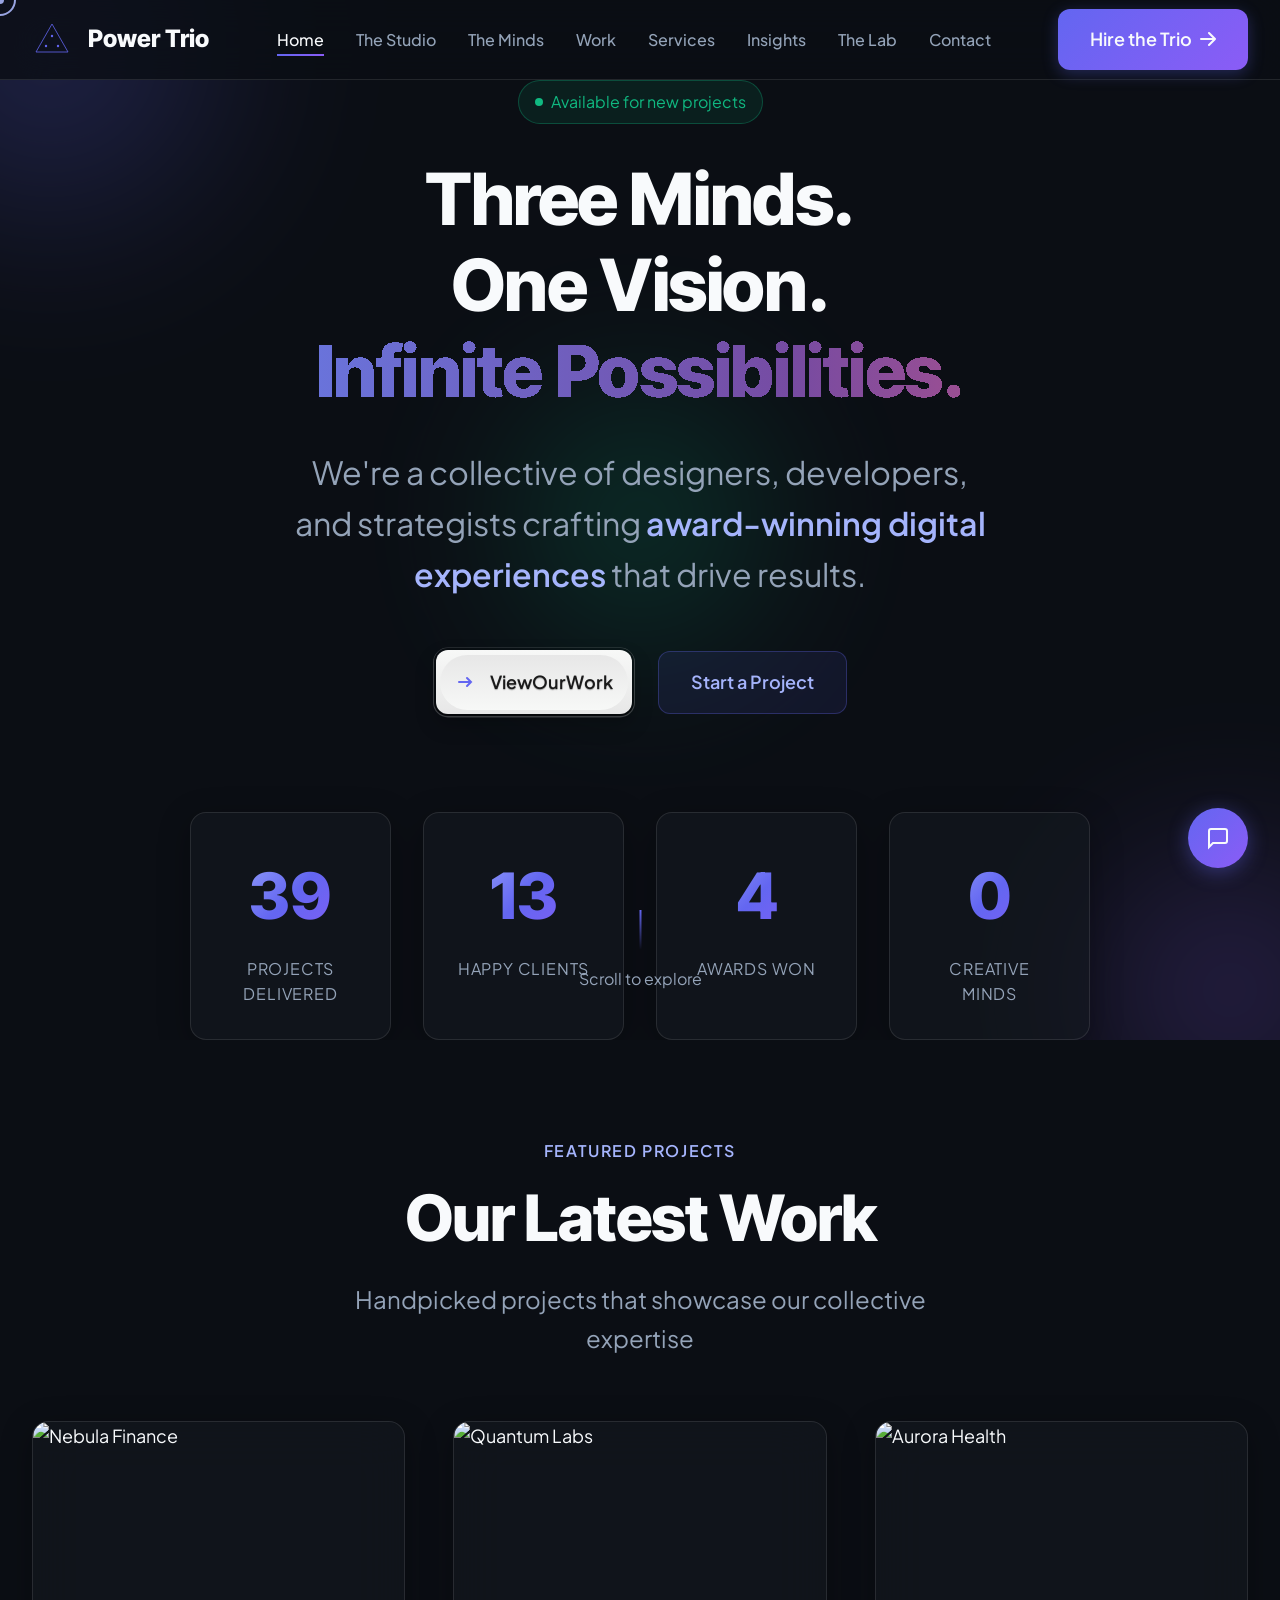
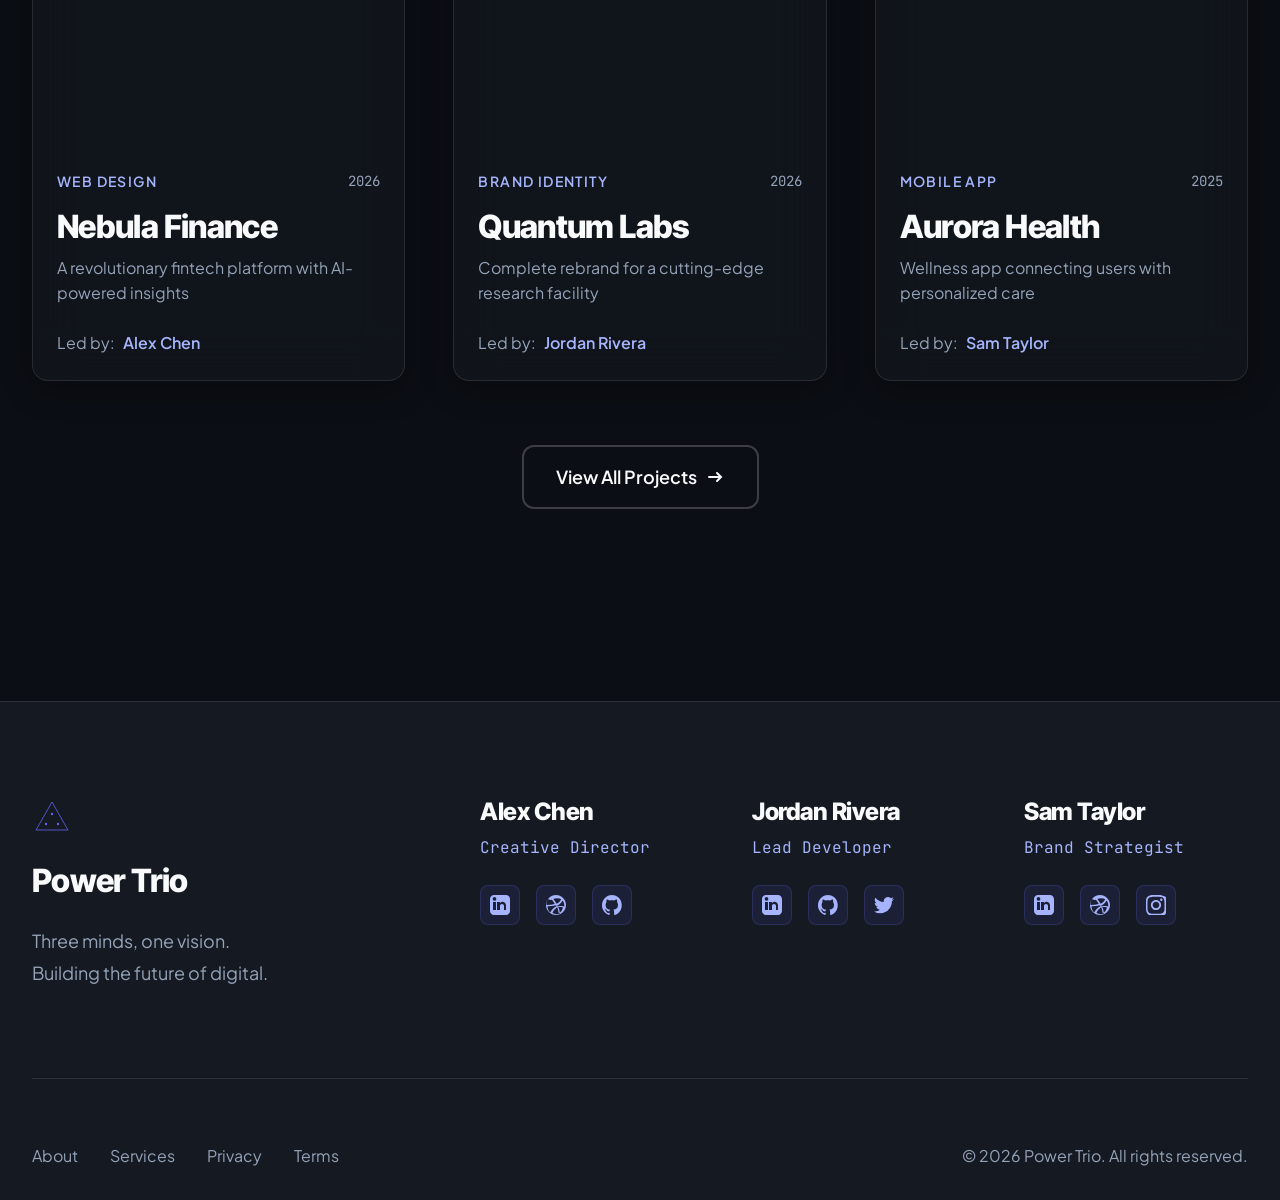
==== commit 9291b6fc: "feat(index): Add Morphing Text effect and remove Creepy Button animation" ====
--- a/index.html
+++ b/index.html
@@ -19,6 +19,286 @@
     <link rel="stylesheet" href="css/global.css">
     <link rel="stylesheet" href="css/animations.css">
     <link rel="stylesheet" href="css/components.css">
+
+    <style>
+        /* Animated Button Styles */
+        .animated-button {
+            --primary: #ff5569;
+            --neutral-1: #f7f8f7;
+            --neutral-2: #e7e7e7;
+            --radius: 14px;
+
+            cursor: pointer;
+            border-radius: var(--radius);
+            text-shadow: 0 1px 1px rgba(0, 0, 0, 0.3);
+            border: none;
+            box-shadow: 0 0.5px 0.5px 1px rgba(255, 255, 255, 0.2),
+                0 10px 20px rgba(0, 0, 0, 0.2), 0 4px 5px 0px rgba(0, 0, 0, 0.05);
+            display: inline-flex;
+            align-items: center;
+            justify-content: center;
+            position: relative;
+            transition: all 0.3s ease;
+            min-width: 200px;
+            padding: 20px;
+            height: 68px;
+            font-family: "Plus Jakarta Sans", Poppins, Montserrat, sans-serif;
+            font-style: normal;
+            font-size: 18px;
+            font-weight: 600;
+            text-decoration: none;
+        }
+
+        .animated-button:hover {
+            transform: scale(1.02);
+            box-shadow: 0 0 1px 2px rgba(255, 255, 255, 0.3),
+                0 15px 30px rgba(0, 0, 0, 0.3), 0 10px 3px -3px rgba(0, 0, 0, 0.04);
+        }
+
+        .animated-button:active {
+            transform: scale(1);
+            box-shadow: 0 0 1px 2px rgba(255, 255, 255, 0.3),
+                0 10px 3px -3px rgba(0, 0, 0, 0.2);
+        }
+
+        .animated-button:after {
+            content: "";
+            position: absolute;
+            inset: 0;
+            border-radius: var(--radius);
+            border: 2.5px solid transparent;
+            background: linear-gradient(var(--neutral-1), var(--neutral-2)) padding-box,
+                linear-gradient(to bottom, rgba(0, 0, 0, 0.1), rgba(0, 0, 0, 0.45)) border-box;
+            z-index: 0;
+            transition: all 0.4s ease;
+        }
+
+        .animated-button:hover::after {
+            transform: scale(1.05, 1.1);
+            box-shadow: inset 0 -1px 3px 0 rgba(255, 255, 255, 1);
+        }
+
+        .animated-button::before {
+            content: "";
+            inset: 7px 6px 6px 6px;
+            position: absolute;
+            background: linear-gradient(to top, var(--neutral-1), var(--neutral-2));
+            border-radius: 30px;
+            filter: blur(0.5px);
+            z-index: 2;
+        }
+
+        /* Outline */
+        .outline {
+            position: absolute;
+            border-radius: inherit;
+            overflow: hidden;
+            z-index: 1;
+            opacity: 0;
+            transition: opacity 0.4s ease;
+            inset: -2px -3.5px;
+        }
+
+        .outline::before {
+            content: "";
+            position: absolute;
+            inset: -100%;
+            background: conic-gradient(from 180deg,
+                    transparent 60%,
+                    white 80%,
+                    transparent 100%);
+            animation: spin 2s linear infinite;
+            animation-play-state: paused;
+        }
+
+        @keyframes spin {
+            0% {
+                transform: rotate(0deg);
+            }
+
+            100% {
+                transform: rotate(360deg);
+            }
+        }
+
+        .animated-button:hover .outline {
+            opacity: 1;
+        }
+
+        .animated-button:hover .outline::before {
+            animation-play-state: running;
+        }
+
+        /* Letters */
+        .state p {
+            display: flex;
+            align-items: center;
+            justify-content: center;
+            margin: 0;
+            color: #1a1a1a;
+            font-weight: 600;
+        }
+
+        .state p span {
+            display: block;
+            opacity: 0;
+            animation: slideDown 0.8s ease forwards calc(var(--i) * 0.03s);
+            color: #1a1a1a;
+        }
+
+        .animated-button:hover .state p span {
+            opacity: 1;
+            animation: wave 0.5s ease forwards calc(var(--i) * 0.02s);
+        }
+
+        @keyframes wave {
+            30% {
+                opacity: 1;
+                transform: translateY(4px) translateX(0) rotate(0);
+            }
+
+            50% {
+                opacity: 1;
+                transform: translateY(-3px) translateX(0) rotate(0);
+                color: var(--primary);
+            }
+
+            100% {
+                opacity: 1;
+                transform: translateY(0) translateX(0) rotate(0);
+            }
+        }
+
+        @keyframes slideDown {
+            0% {
+                opacity: 0;
+                transform: translateY(-20px) translateX(5px) rotate(-90deg);
+                color: #1a1a1a;
+                filter: blur(5px);
+            }
+
+            30% {
+                opacity: 1;
+                transform: translateY(4px) translateX(0) rotate(0);
+                filter: blur(0);
+                color: #1a1a1a;
+            }
+
+            50% {
+                opacity: 1;
+                transform: translateY(-3px) translateX(0) rotate(0);
+                color: #1a1a1a;
+            }
+
+            100% {
+                opacity: 1;
+                transform: translateY(0) translateX(0) rotate(0);
+                color: #1a1a1a;
+            }
+        }
+
+        /* Icon */
+        .state .icon {
+            position: absolute;
+            left: 0;
+            top: 0;
+            bottom: 0;
+            margin: auto;
+            transform: scale(1);
+            transition: all 0.3s ease;
+            display: flex;
+            align-items: center;
+            justify-content: center;
+            width: 20px;
+            height: 20px;
+        }
+
+        .animated-button:hover .state .icon {
+            transform: rotate(45deg) scale(1);
+        }
+
+        /* States */
+        .state {
+            padding-left: 35px;
+            z-index: 2;
+            display: flex;
+            position: relative;
+            align-items: center;
+        }
+
+        /* Morphing Text Effect */
+        .morphing-container {
+            position: relative;
+            display: inline-block;
+            height: 1.2em;
+            /* Ensure height matches line-height */
+            width: 100%;
+            overflow: visible;
+            vertical-align: bottom;
+            /* Align with previous lines */
+            filter: url('#threshold') blur(0px);
+            /* Threshold filter for gooey effect if desired, or simpler blur */
+        }
+
+        .morph-word {
+            position: absolute;
+            top: 0;
+            left: 0;
+            width: 100%;
+            display: block;
+            opacity: 0;
+            font-weight: 800;
+            background: linear-gradient(90deg, #667eea, #764ba2, #f5576c, #f093fb);
+            -webkit-background-clip: text;
+            -webkit-text-fill-color: transparent;
+            background-size: 200% auto;
+            animation: gradient-shift 5s ease infinite;
+            filter: blur(8px);
+            transform: translateY(20px) scale(0.9);
+            transition: opacity 0.4s ease, filter 0.4s ease, transform 0.4s cubic-bezier(0.2, 0, 0.2, 1);
+        }
+
+        /* Active State */
+        .morph-word.active {
+            opacity: 1;
+            filter: blur(0px);
+            transform: translateY(0) scale(1);
+        }
+
+        /* Exiting State */
+        .morph-word.exit {
+            opacity: 0;
+            filter: blur(8px);
+            transform: translateY(-20px) scale(0.9);
+        }
+
+        /* Gradient Animation for the text */
+        @keyframes gradient-shift {
+            0% {
+                background-position: 0% 50%;
+            }
+
+            50% {
+                background-position: 100% 50%;
+            }
+
+            100% {
+                background-position: 0% 50%;
+            }
+        }
+    </style>
+
+    <!-- SVG Filter for potential advanced morphing (optional but good to have) -->
+    <svg style="display: none;">
+        <defs>
+            <filter id="threshold">
+                <feColorMatrix in="SourceGraphic" type="matrix" values="1 0 0 0 0
+                      0 1 0 0 0
+                      0 0 1 0 0
+                      0 0 0 255 -140" />
+            </filter>
+        </defs>
+        </style>
 </head>
 
 <body>
@@ -87,7 +367,13 @@
             <h1 class="hero-title animate-in">
                 <span class="line">Three Minds.</span>
                 <span class="line">One Vision.</span>
-                <span class="line gradient-text">Infinite Possibilities.</span>
+                <!-- Morphing Text Container -->
+                <div class="morphing-container" id="morphingContainer">
+                    <span class="morph-word">Infinite Possibilities.</span>
+                    <span class="morph-word">Limitless Creativity.</span>
+                    <span class="morph-word">Digital Excellence.</span>
+                    <span class="morph-word">Future Ready.</span>
+                </div>
             </h1>
 
             <p class="hero-description animate-in">
@@ -96,13 +382,27 @@
             </p>
 
             <div class="hero-cta animate-in">
-                <a href="pages/work.html" class="btn-primary magnetic">
-                    <span>View Our Work</span>
-                    <svg width="20" height="20" viewBox="0 0 20 20" fill="none">
-                        <path d="M4 10h12M12 6l4 4-4 4" stroke="currentColor" stroke-width="2" stroke-linecap="round" />
-                    </svg>
+                <a href="pages/work.html" class="animated-button">
+                    <div class="outline"></div>
+                    <div class="state">
+                        <div class="icon">
+                            <svg width="20" height="20" viewBox="0 0 20 20" fill="none">
+                                <path d="M4 10h12M12 6l4 4-4 4" stroke="currentColor" stroke-width="2"
+                                    stroke-linecap="round" />
+                            </svg>
+                        </div>
+                        <p>
+                            <span style="--i:0">V</span><span style="--i:1">i</span><span style="--i:2">e</span><span
+                                style="--i:3">w</span>
+                            <span style="--i:4"> </span>
+                            <span style="--i:5">O</span><span style="--i:6">u</span><span style="--i:7">r</span>
+                            <span style="--i:8"> </span>
+                            <span style="--i:9">W</span><span style="--i:10">o</span><span style="--i:11">r</span><span
+                                style="--i:12">k</span>
+                        </p>
+                    </div>
                 </a>
-                <a href="pages/contact.html" class="btn-secondary magnetic">
+                <a href="pages/contact.html" class="btn-secondary">
                     <span>Start a Project</span>
                 </a>
             </div>
@@ -393,6 +693,43 @@
     <script src="js/animations.js"></script>
     <script src="js/chatbot.js"></script>
     <script src="js/main.js"></script>
+
+    <!-- Morphing Text Animation Script -->
+    <script>
+        document.addEventListener('DOMContentLoaded', function () {
+            const words = document.querySelectorAll('.morph-word');
+            let currentIndex = 0;
+            const intervalTime = 3000; // Change every 3 seconds
+
+            if (words.length > 0) {
+                // Initialize first word
+                words[currentIndex].classList.add('active');
+
+                setInterval(() => {
+                    const currentWord = words[currentIndex];
+                    const nextIndex = (currentIndex + 1) % words.length;
+                    const nextWord = words[nextIndex];
+
+                    // Transition out current word
+                    currentWord.classList.remove('active');
+                    currentWord.classList.add('exit');
+
+                    // After transition (matching CSS duration), clean up classes
+                    setTimeout(() => {
+                        currentWord.classList.remove('exit');
+                    }, 400); // Match CSS transition duration
+
+                    // Transition in next word
+                    // Small delay to allow exit to start visually
+                    setTimeout(() => {
+                        nextWord.classList.add('active');
+                    }, 50);
+
+                    currentIndex = nextIndex;
+                }, intervalTime);
+            }
+        });
+    </script>
 </body>
 
 </html>
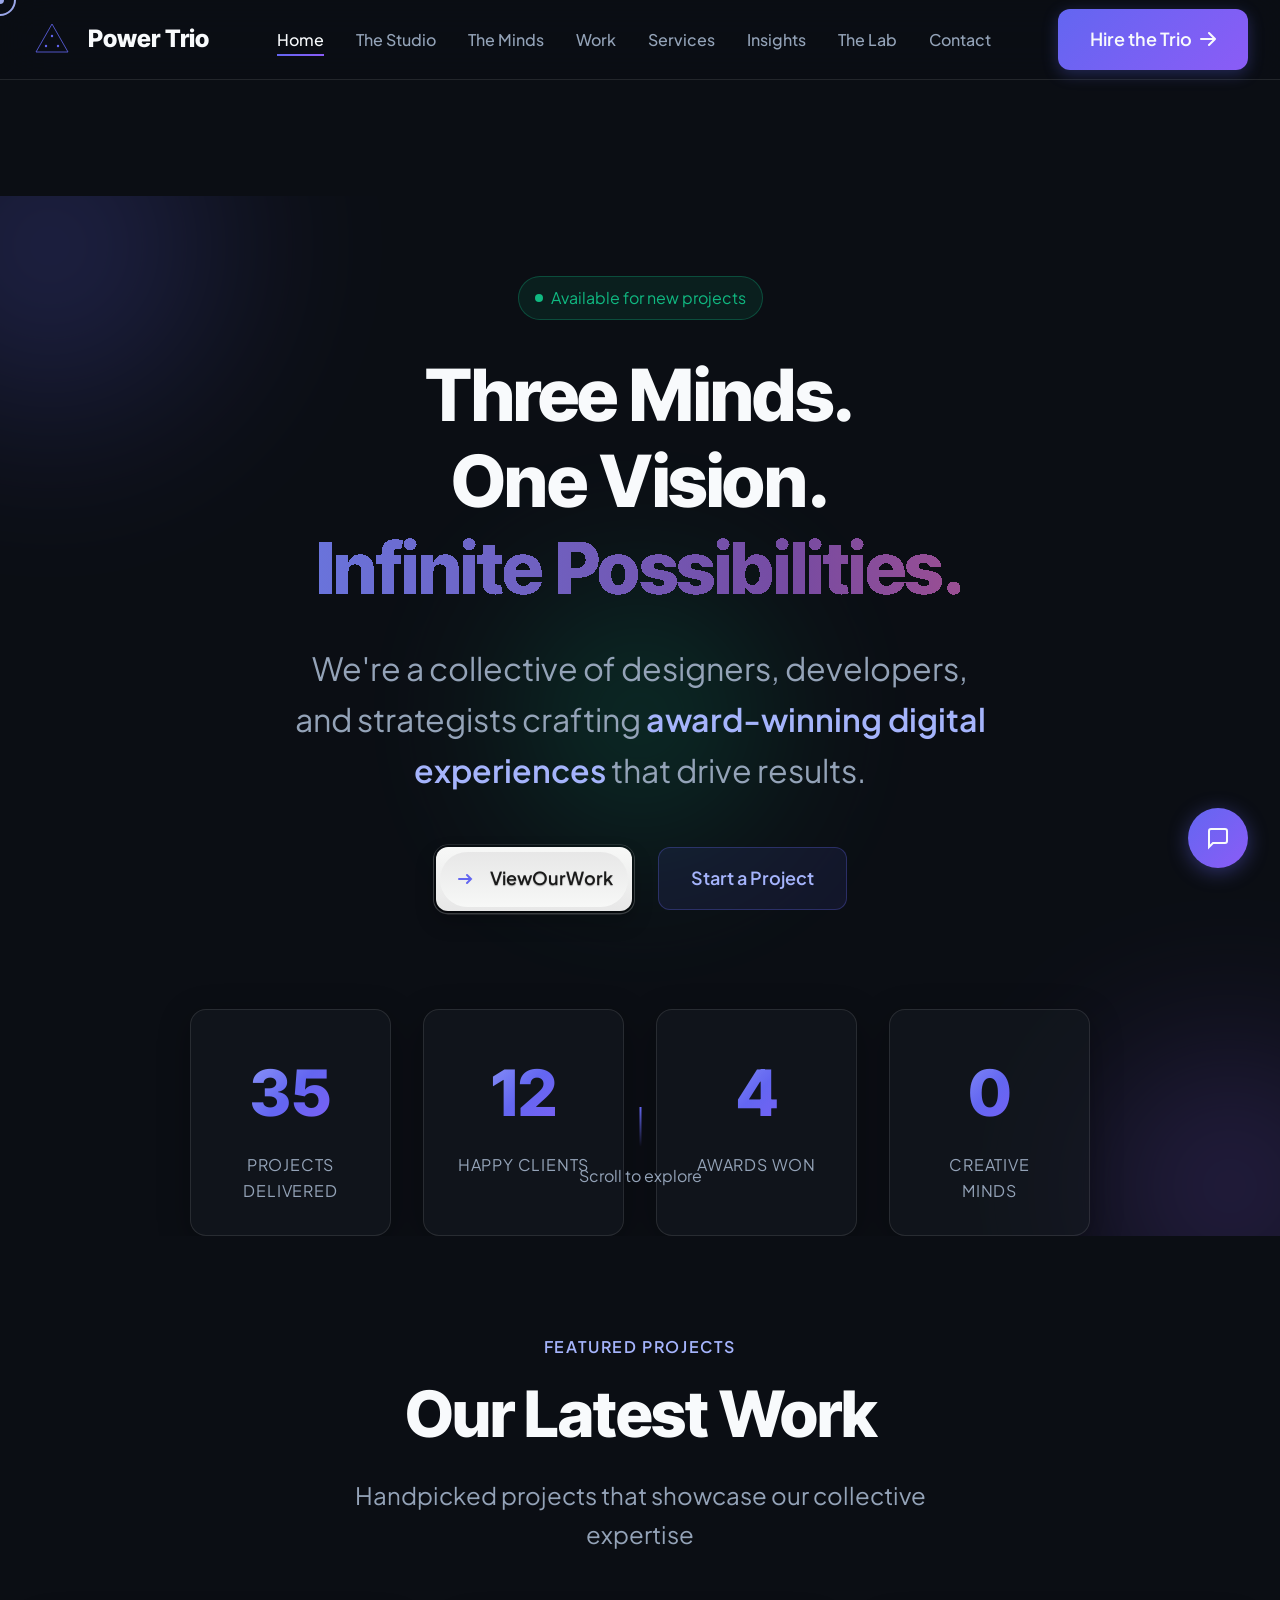
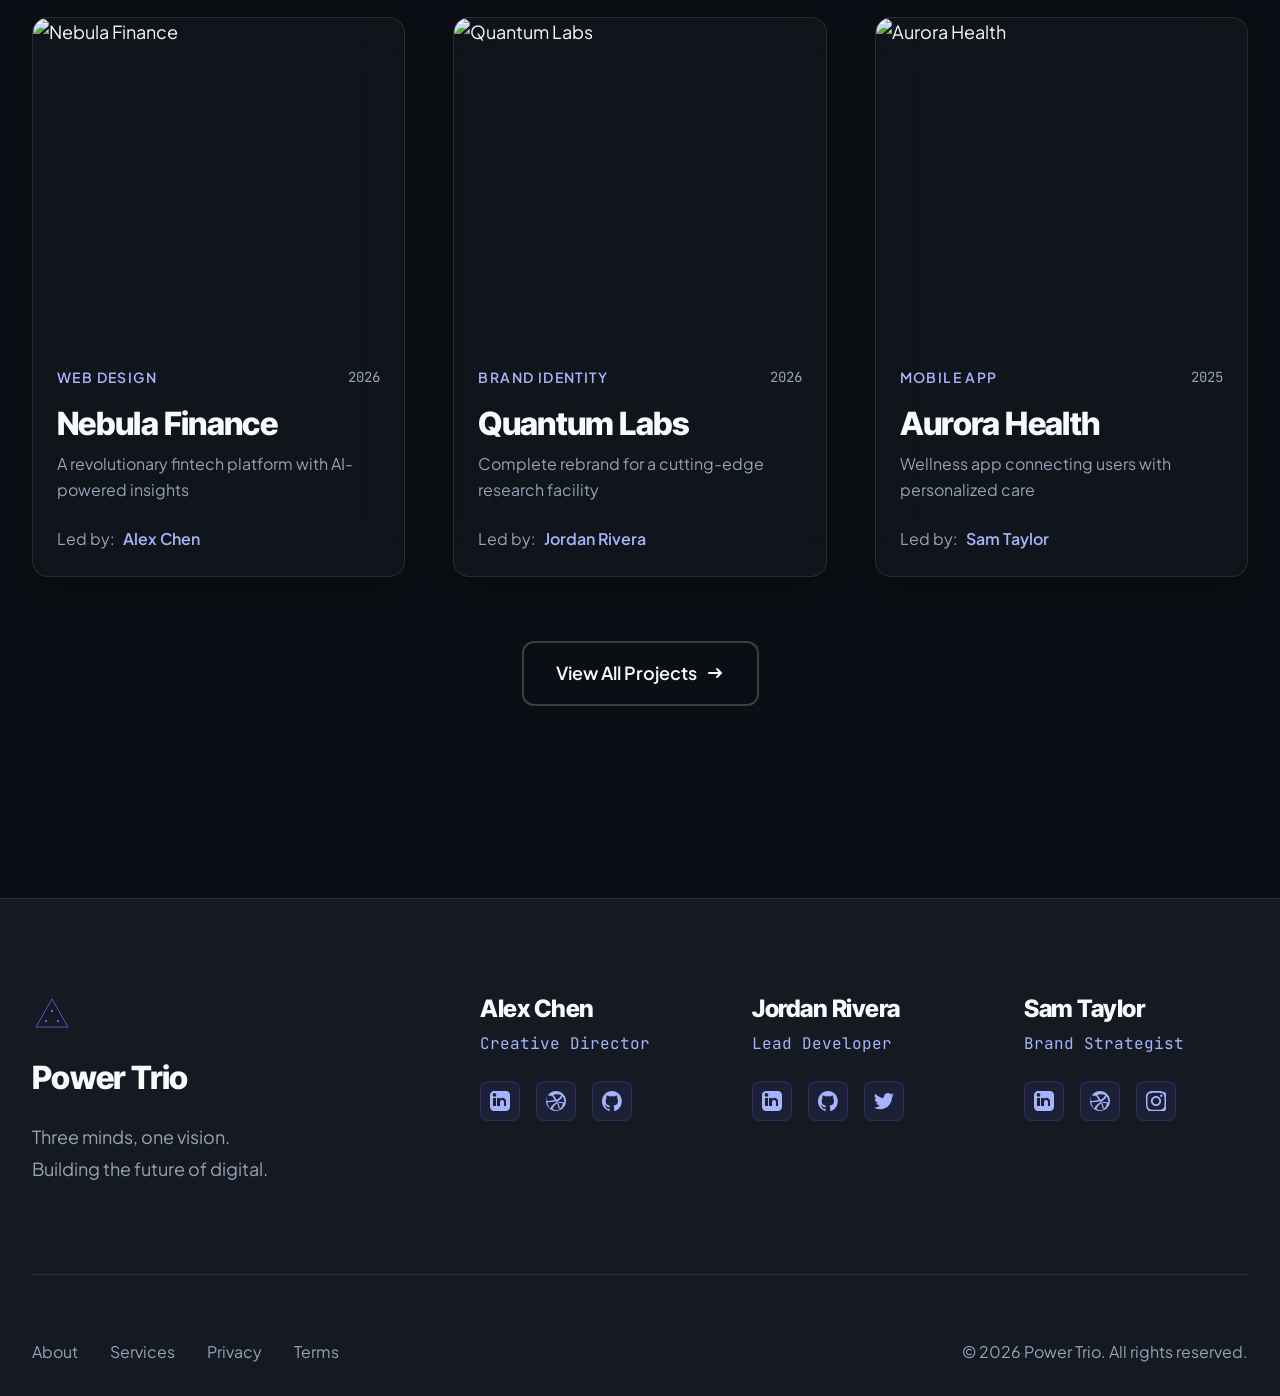
==== commit ecc3ec90: "Implement Minds Accordion effect, Site-wide Loader, Mobile Optimizations" ====
--- a/index.html
+++ b/index.html
@@ -302,6 +302,7 @@
 </head>
 
 <body>
+    <script src="js/loader.js"></script>
     <!-- Custom Cursor -->
     <div class="custom-cursor">
         <div class="cursor-dot"></div>
--- a/css/animations.css
+++ b/css/animations.css
@@ -670,4 +670,153 @@
         animation-iteration-count: 1 !important;
         transition-duration: 0.01ms !important;
     }
-}+}@
+/* =================================== 
+   GLOBAL PRELOADER & OFFLINE LOADER 
+   =================================== */
+.loader-overlay {
+    position: fixed;
+    top: 0;
+    left: 0;
+    width: 100%;
+    height: 100%;
+    background: #0B0E14;
+    z-index: 99999;
+    display: flex;
+    flex-direction: column;
+    justify-content: center;
+    align-items: center;
+    transition: opacity 0.5s ease, visibility 0.5s ease;
+}
+
+.loader-overlay.hidden {
+    opacity: 0;
+    visibility: hidden;
+    pointer-events: none;
+}
+
+/* Offline specific message/overlay style */
+.loader-overlay.offline {
+    background: rgba(11, 14, 20, 0.95);
+    backdrop-filter: blur(10px);
+    opacity: 1 !important;
+    visibility: visible !important;
+}
+
+.offline-message {
+    margin-top: 40px;
+    color: var(--color-text-secondary);
+    font-family: var(--font-body);
+    font-size: 1rem;
+    letter-spacing: 0.1em;
+    opacity: 0;
+    transform: translateY(10px);
+    transition: all 0.3s ease;
+}
+
+.loader-overlay.offline .offline-message {
+    opacity: 1;
+    transform: translateY(0);
+}
+
+/* CARDS LOADER CSS */
+.loader {
+  position: relative;
+  width: 75px;
+  height: 100px;
+}
+
+.loader__bar {
+  position: absolute;
+  bottom: 0;
+  width: 10px;
+  height: 50%;
+  background: var(--color-accent);
+  transform-origin: center bottom;
+  box-shadow: 1px 1px 0 rgba(0, 0, 0, 0.2);
+}
+
+.loader__bar:nth-child(1) {
+  left: 0px;
+  transform: scale(1, 0.2);
+  -webkit-animation: barUp1 4s infinite;
+  animation: barUp1 4s infinite;
+}
+
+.loader__bar:nth-child(2) {
+  left: 15px;
+  transform: scale(1, 0.4);
+  -webkit-animation: barUp2 4s infinite;
+  animation: barUp2 4s infinite;
+}
+
+.loader__bar:nth-child(3) {
+  left: 30px;
+  transform: scale(1, 0.6);
+  -webkit-animation: barUp3 4s infinite;
+  animation: barUp3 4s infinite;
+}
+
+.loader__bar:nth-child(4) {
+  left: 45px;
+  transform: scale(1, 0.8);
+  -webkit-animation: barUp4 4s infinite;
+  animation: barUp4 4s infinite;
+}
+
+.loader__bar:nth-child(5) {
+  left: 60px;
+  transform: scale(1, 1);
+  -webkit-animation: barUp5 4s infinite;
+  animation: barUp5 4s infinite;
+}
+
+.loader__ball {
+  position: absolute;
+  bottom: 10px;
+  left: 0;
+  width: 10px;
+  height: 10px;
+  background: var(--color-accent-secondary); 
+  border-radius: 50%;
+  -webkit-animation: ball624 4s infinite;
+  animation: ball624 4s infinite;
+}
+
+@keyframes ball624 {
+  0% { transform: translate(0, 0); }
+  5% { transform: translate(8px, -14px); }
+  10% { transform: translate(15px, -10px); }
+  17% { transform: translate(23px, -24px); }
+  20% { transform: translate(30px, -20px); }
+  27% { transform: translate(38px, -34px); }
+  30% { transform: translate(45px, -30px); }
+  37% { transform: translate(53px, -44px); }
+  40% { transform: translate(60px, -40px); }
+  50% { transform: translate(60px, 0); }
+  57% { transform: translate(53px, -14px); }
+  60% { transform: translate(45px, -10px); }
+  67% { transform: translate(37px, -24px); }
+  70% { transform: translate(30px, -20px); }
+  77% { transform: translate(22px, -34px); }
+  80% { transform: translate(15px, -30px); }
+  87% { transform: translate(7px, -44px); }
+  90% { transform: translate(0, -40px); }
+  100% { transform: translate(0, 0); }
+}
+
+@-webkit-keyframes barUp1 { 0% { transform: scale(1, 0.2); } 40% { transform: scale(1, 0.2); } 50% { transform: scale(1, 1); } 90% { transform: scale(1, 1); } 100% { transform: scale(1, 0.2); } }
+@keyframes barUp1 { 0% { transform: scale(1, 0.2); } 40% { transform: scale(1, 0.2); } 50% { transform: scale(1, 1); } 90% { transform: scale(1, 1); } 100% { transform: scale(1, 0.2); } }
+
+@-webkit-keyframes barUp2 { 0% { transform: scale(1, 0.4); } 40% { transform: scale(1, 0.4); } 50% { transform: scale(1, 0.8); } 90% { transform: scale(1, 0.8); } 100% { transform: scale(1, 0.4); } }
+@keyframes barUp2 { 0% { transform: scale(1, 0.4); } 40% { transform: scale(1, 0.4); } 50% { transform: scale(1, 0.8); } 90% { transform: scale(1, 0.8); } 100% { transform: scale(1, 0.4); } }
+
+@-webkit-keyframes barUp3 { 0% { transform: scale(1, 0.6); } 100% { transform: scale(1, 0.6); } }
+@keyframes barUp3 { 0% { transform: scale(1, 0.6); } 100% { transform: scale(1, 0.6); } }
+
+@-webkit-keyframes barUp4 { 0% { transform: scale(1, 0.8); } 40% { transform: scale(1, 0.8); } 50% { transform: scale(1, 0.4); } 90% { transform: scale(1, 0.4); } 100% { transform: scale(1, 0.8); } }
+@keyframes barUp4 { 0% { transform: scale(1, 0.8); } 40% { transform: scale(1, 0.8); } 50% { transform: scale(1, 0.4); } 90% { transform: scale(1, 0.4); } 100% { transform: scale(1, 0.8); } }
+
+@-webkit-keyframes barUp5 { 0% { transform: scale(1, 1); } 40% { transform: scale(1, 1); } 50% { transform: scale(1, 0.2); } 90% { transform: scale(1, 0.2); } 100% { transform: scale(1, 1); } }
+@keyframes barUp5 { 0% { transform: scale(1, 1); } 40% { transform: scale(1, 1); } 50% { transform: scale(1, 0.2); } 90% { transform: scale(1, 0.2); } 100% { transform: scale(1, 1); } }
+@
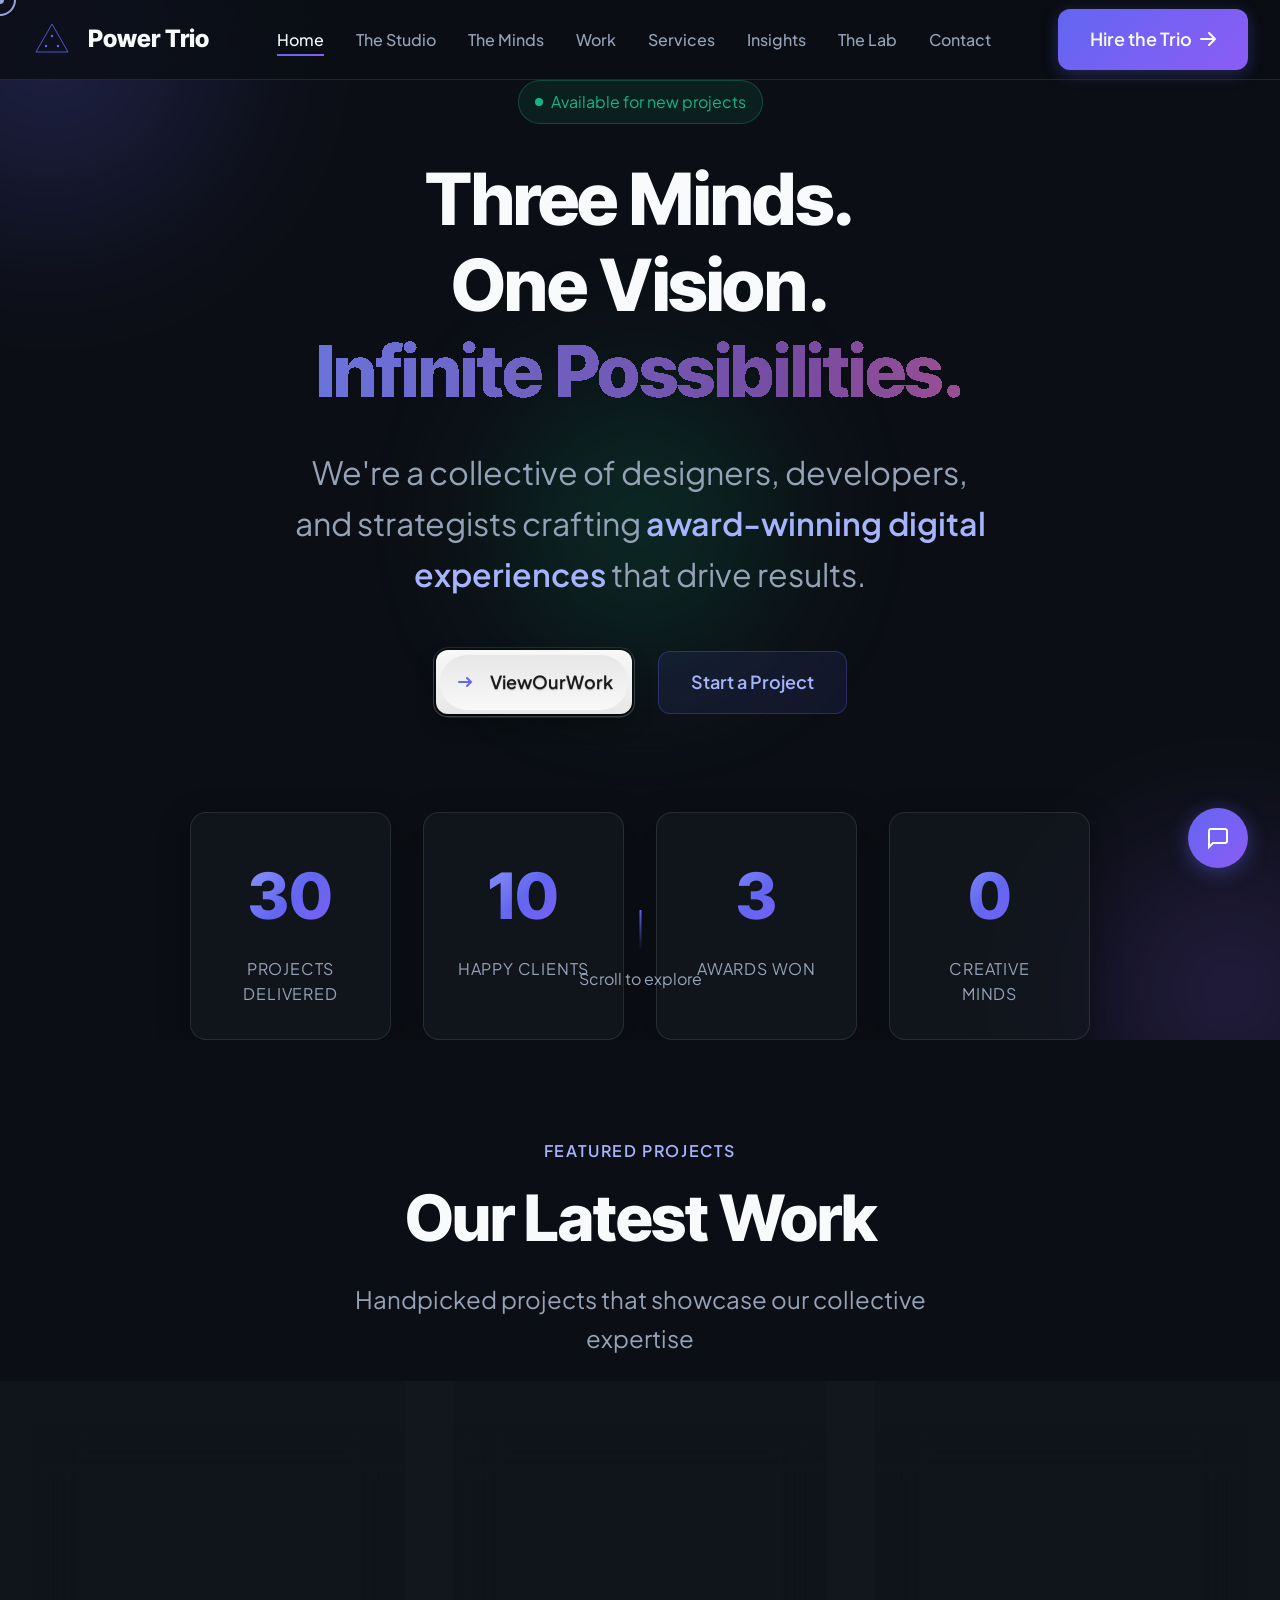
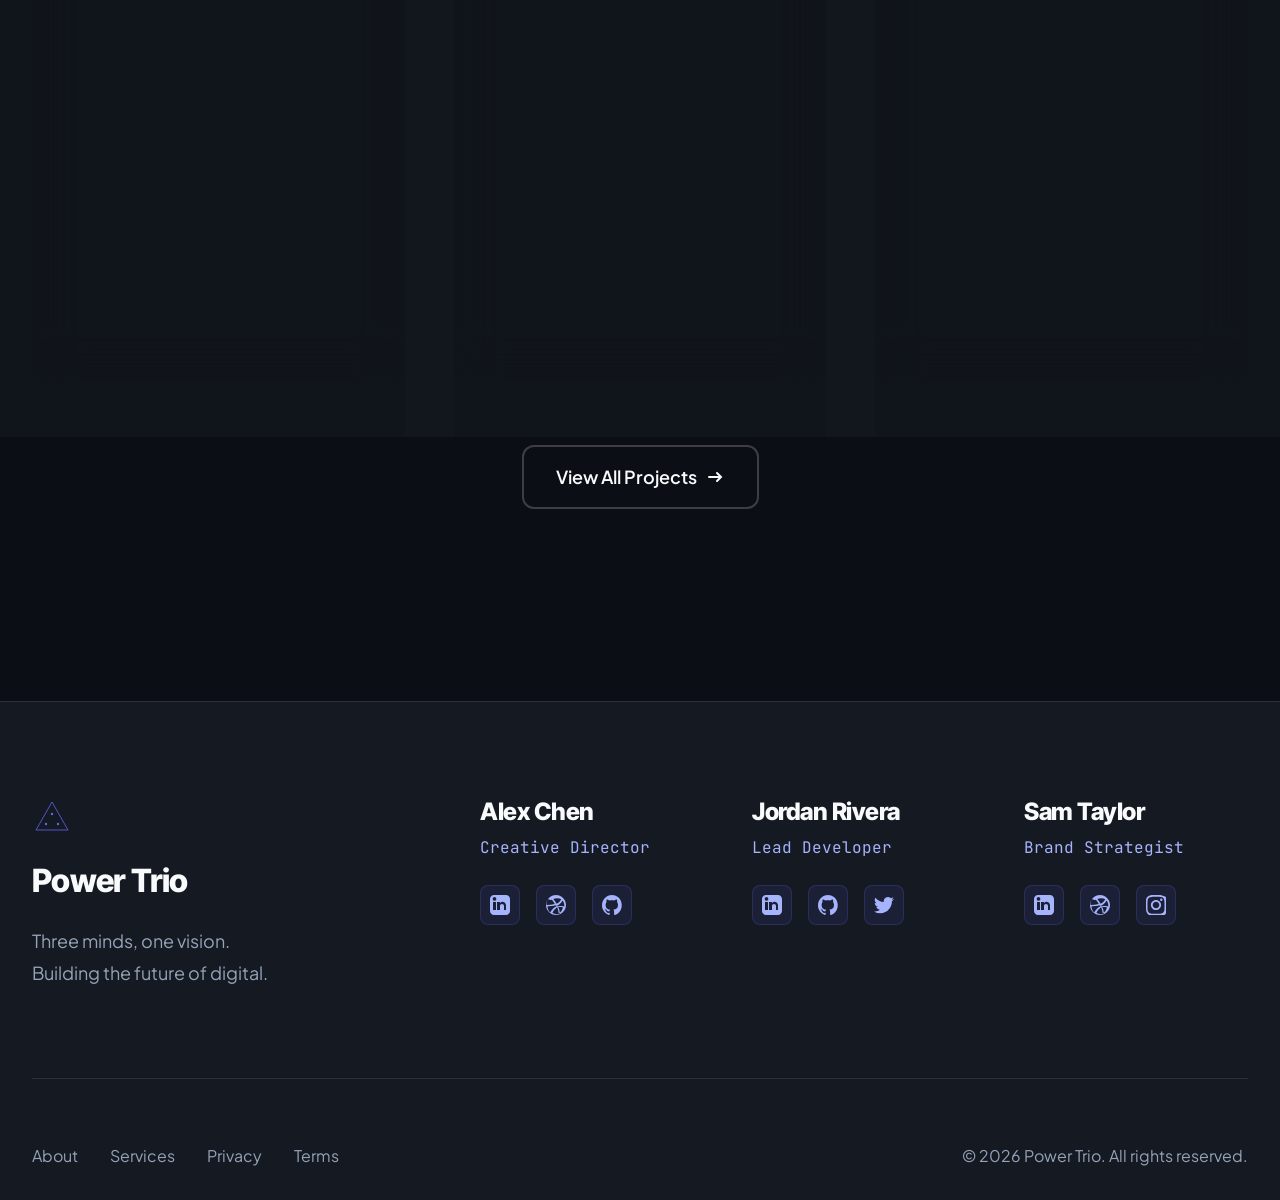
==== commit 3bd36533: "Fix Loader centering and Mobile Hero text overlap" ====
--- a/index.html
+++ b/index.html
@@ -286,6 +286,29 @@
                 background-position: 0% 50%;
             }
         }
+
+        /* Mobile Fix for Morphing Text Overlap */
+        @media (max-width: 768px) {
+            .morphing-container {
+                height: 2.8em;
+                /* Reserve space for wrapped text */
+                display: block;
+                /* Ensure block layout */
+                margin-bottom: 0.5rem;
+            }
+
+            .hero-title {
+                margin-bottom: 3rem !important;
+                /* Push description down */
+            }
+
+            .morph-word {
+                line-height: 1.2;
+                /* Tighter line height for wrapped text */
+                font-size: 0.9em;
+                /* Slightly smaller to prevent excessive wrapping */
+            }
+        }
     </style>
 
     <!-- SVG Filter for potential advanced morphing (optional but good to have) -->
--- a/css/animations.css
+++ b/css/animations.css
@@ -670,7 +670,10 @@
         animation-iteration-count: 1 !important;
         transition-duration: 0.01ms !important;
     }
-}@
+}
+
+@
+
 /* =================================== 
    GLOBAL PRELOADER & OFFLINE LOADER 
    =================================== */
@@ -680,13 +683,17 @@
     left: 0;
     width: 100%;
     height: 100%;
-    background: #0B0E14;
+    background: rgba(11, 14, 20, 0.85);
+    /* Semi-transparent dark */
+    backdrop-filter: blur(20px);
+    /* Heavy blur for glass effect */
+    -webkit-backdrop-filter: blur(20px);
     z-index: 99999;
     display: flex;
     flex-direction: column;
     justify-content: center;
     align-items: center;
-    transition: opacity 0.5s ease, visibility 0.5s ease;
+    transition: opacity 0.6s ease, visibility 0.6s ease;
 }
 
 .loader-overlay.hidden {
@@ -721,102 +728,340 @@
 
 /* CARDS LOADER CSS */
 .loader {
-  position: relative;
-  width: 75px;
-  height: 100px;
+    position: relative;
+    width: 75px;
+    height: 100px;
 }
 
 .loader__bar {
-  position: absolute;
-  bottom: 0;
-  width: 10px;
-  height: 50%;
-  background: var(--color-accent);
-  transform-origin: center bottom;
-  box-shadow: 1px 1px 0 rgba(0, 0, 0, 0.2);
+    position: absolute;
+    bottom: 0;
+    width: 10px;
+    height: 50%;
+    background: var(--color-accent);
+    transform-origin: center bottom;
+    box-shadow: 1px 1px 0 rgba(0, 0, 0, 0.2);
 }
 
 .loader__bar:nth-child(1) {
-  left: 0px;
-  transform: scale(1, 0.2);
-  -webkit-animation: barUp1 4s infinite;
-  animation: barUp1 4s infinite;
+    left: 0px;
+    transform: scale(1, 0.2);
+    -webkit-animation: barUp1 4s infinite;
+    animation: barUp1 4s infinite;
 }
 
 .loader__bar:nth-child(2) {
-  left: 15px;
-  transform: scale(1, 0.4);
-  -webkit-animation: barUp2 4s infinite;
-  animation: barUp2 4s infinite;
+    left: 15px;
+    transform: scale(1, 0.4);
+    -webkit-animation: barUp2 4s infinite;
+    animation: barUp2 4s infinite;
 }
 
 .loader__bar:nth-child(3) {
-  left: 30px;
-  transform: scale(1, 0.6);
-  -webkit-animation: barUp3 4s infinite;
-  animation: barUp3 4s infinite;
+    left: 30px;
+    transform: scale(1, 0.6);
+    -webkit-animation: barUp3 4s infinite;
+    animation: barUp3 4s infinite;
 }
 
 .loader__bar:nth-child(4) {
-  left: 45px;
-  transform: scale(1, 0.8);
-  -webkit-animation: barUp4 4s infinite;
-  animation: barUp4 4s infinite;
+    left: 45px;
+    transform: scale(1, 0.8);
+    -webkit-animation: barUp4 4s infinite;
+    animation: barUp4 4s infinite;
 }
 
 .loader__bar:nth-child(5) {
-  left: 60px;
-  transform: scale(1, 1);
-  -webkit-animation: barUp5 4s infinite;
-  animation: barUp5 4s infinite;
+    left: 60px;
+    transform: scale(1, 1);
+    -webkit-animation: barUp5 4s infinite;
+    animation: barUp5 4s infinite;
 }
 
 .loader__ball {
-  position: absolute;
-  bottom: 10px;
-  left: 0;
-  width: 10px;
-  height: 10px;
-  background: var(--color-accent-secondary); 
-  border-radius: 50%;
-  -webkit-animation: ball624 4s infinite;
-  animation: ball624 4s infinite;
+    position: absolute;
+    bottom: 10px;
+    left: 0;
+    width: 10px;
+    height: 10px;
+    background: var(--color-accent-secondary);
+    border-radius: 50%;
+    -webkit-animation: ball624 4s infinite;
+    animation: ball624 4s infinite;
 }
 
 @keyframes ball624 {
-  0% { transform: translate(0, 0); }
-  5% { transform: translate(8px, -14px); }
-  10% { transform: translate(15px, -10px); }
-  17% { transform: translate(23px, -24px); }
-  20% { transform: translate(30px, -20px); }
-  27% { transform: translate(38px, -34px); }
-  30% { transform: translate(45px, -30px); }
-  37% { transform: translate(53px, -44px); }
-  40% { transform: translate(60px, -40px); }
-  50% { transform: translate(60px, 0); }
-  57% { transform: translate(53px, -14px); }
-  60% { transform: translate(45px, -10px); }
-  67% { transform: translate(37px, -24px); }
-  70% { transform: translate(30px, -20px); }
-  77% { transform: translate(22px, -34px); }
-  80% { transform: translate(15px, -30px); }
-  87% { transform: translate(7px, -44px); }
-  90% { transform: translate(0, -40px); }
-  100% { transform: translate(0, 0); }
-}
-
-@-webkit-keyframes barUp1 { 0% { transform: scale(1, 0.2); } 40% { transform: scale(1, 0.2); } 50% { transform: scale(1, 1); } 90% { transform: scale(1, 1); } 100% { transform: scale(1, 0.2); } }
-@keyframes barUp1 { 0% { transform: scale(1, 0.2); } 40% { transform: scale(1, 0.2); } 50% { transform: scale(1, 1); } 90% { transform: scale(1, 1); } 100% { transform: scale(1, 0.2); } }
-
-@-webkit-keyframes barUp2 { 0% { transform: scale(1, 0.4); } 40% { transform: scale(1, 0.4); } 50% { transform: scale(1, 0.8); } 90% { transform: scale(1, 0.8); } 100% { transform: scale(1, 0.4); } }
-@keyframes barUp2 { 0% { transform: scale(1, 0.4); } 40% { transform: scale(1, 0.4); } 50% { transform: scale(1, 0.8); } 90% { transform: scale(1, 0.8); } 100% { transform: scale(1, 0.4); } }
-
-@-webkit-keyframes barUp3 { 0% { transform: scale(1, 0.6); } 100% { transform: scale(1, 0.6); } }
-@keyframes barUp3 { 0% { transform: scale(1, 0.6); } 100% { transform: scale(1, 0.6); } }
-
-@-webkit-keyframes barUp4 { 0% { transform: scale(1, 0.8); } 40% { transform: scale(1, 0.8); } 50% { transform: scale(1, 0.4); } 90% { transform: scale(1, 0.4); } 100% { transform: scale(1, 0.8); } }
-@keyframes barUp4 { 0% { transform: scale(1, 0.8); } 40% { transform: scale(1, 0.8); } 50% { transform: scale(1, 0.4); } 90% { transform: scale(1, 0.4); } 100% { transform: scale(1, 0.8); } }
-
-@-webkit-keyframes barUp5 { 0% { transform: scale(1, 1); } 40% { transform: scale(1, 1); } 50% { transform: scale(1, 0.2); } 90% { transform: scale(1, 0.2); } 100% { transform: scale(1, 1); } }
-@keyframes barUp5 { 0% { transform: scale(1, 1); } 40% { transform: scale(1, 1); } 50% { transform: scale(1, 0.2); } 90% { transform: scale(1, 0.2); } 100% { transform: scale(1, 1); } }
-@
+    0% {
+        transform: translate(0, 0);
+    }
+
+    5% {
+        transform: translate(8px, -14px);
+    }
+
+    10% {
+        transform: translate(15px, -10px);
+    }
+
+    17% {
+        transform: translate(23px, -24px);
+    }
+
+    20% {
+        transform: translate(30px, -20px);
+    }
+
+    27% {
+        transform: translate(38px, -34px);
+    }
+
+    30% {
+        transform: translate(45px, -30px);
+    }
+
+    37% {
+        transform: translate(53px, -44px);
+    }
+
+    40% {
+        transform: translate(60px, -40px);
+    }
+
+    50% {
+        transform: translate(60px, 0);
+    }
+
+    57% {
+        transform: translate(53px, -14px);
+    }
+
+    60% {
+        transform: translate(45px, -10px);
+    }
+
+    67% {
+        transform: translate(37px, -24px);
+    }
+
+    70% {
+        transform: translate(30px, -20px);
+    }
+
+    77% {
+        transform: translate(22px, -34px);
+    }
+
+    80% {
+        transform: translate(15px, -30px);
+    }
+
+    87% {
+        transform: translate(7px, -44px);
+    }
+
+    90% {
+        transform: translate(0, -40px);
+    }
+
+    100% {
+        transform: translate(0, 0);
+    }
+}
+
+@-webkit-keyframes barUp1 {
+    0% {
+        transform: scale(1, 0.2);
+    }
+
+    40% {
+        transform: scale(1, 0.2);
+    }
+
+    50% {
+        transform: scale(1, 1);
+    }
+
+    90% {
+        transform: scale(1, 1);
+    }
+
+    100% {
+        transform: scale(1, 0.2);
+    }
+}
+
+@keyframes barUp1 {
+    0% {
+        transform: scale(1, 0.2);
+    }
+
+    40% {
+        transform: scale(1, 0.2);
+    }
+
+    50% {
+        transform: scale(1, 1);
+    }
+
+    90% {
+        transform: scale(1, 1);
+    }
+
+    100% {
+        transform: scale(1, 0.2);
+    }
+}
+
+@-webkit-keyframes barUp2 {
+    0% {
+        transform: scale(1, 0.4);
+    }
+
+    40% {
+        transform: scale(1, 0.4);
+    }
+
+    50% {
+        transform: scale(1, 0.8);
+    }
+
+    90% {
+        transform: scale(1, 0.8);
+    }
+
+    100% {
+        transform: scale(1, 0.4);
+    }
+}
+
+@keyframes barUp2 {
+    0% {
+        transform: scale(1, 0.4);
+    }
+
+    40% {
+        transform: scale(1, 0.4);
+    }
+
+    50% {
+        transform: scale(1, 0.8);
+    }
+
+    90% {
+        transform: scale(1, 0.8);
+    }
+
+    100% {
+        transform: scale(1, 0.4);
+    }
+}
+
+@-webkit-keyframes barUp3 {
+    0% {
+        transform: scale(1, 0.6);
+    }
+
+    100% {
+        transform: scale(1, 0.6);
+    }
+}
+
+@keyframes barUp3 {
+    0% {
+        transform: scale(1, 0.6);
+    }
+
+    100% {
+        transform: scale(1, 0.6);
+    }
+}
+
+@-webkit-keyframes barUp4 {
+    0% {
+        transform: scale(1, 0.8);
+    }
+
+    40% {
+        transform: scale(1, 0.8);
+    }
+
+    50% {
+        transform: scale(1, 0.4);
+    }
+
+    90% {
+        transform: scale(1, 0.4);
+    }
+
+    100% {
+        transform: scale(1, 0.8);
+    }
+}
+
+@keyframes barUp4 {
+    0% {
+        transform: scale(1, 0.8);
+    }
+
+    40% {
+        transform: scale(1, 0.8);
+    }
+
+    50% {
+        transform: scale(1, 0.4);
+    }
+
+    90% {
+        transform: scale(1, 0.4);
+    }
+
+    100% {
+        transform: scale(1, 0.8);
+    }
+}
+
+@-webkit-keyframes barUp5 {
+    0% {
+        transform: scale(1, 1);
+    }
+
+    40% {
+        transform: scale(1, 1);
+    }
+
+    50% {
+        transform: scale(1, 0.2);
+    }
+
+    90% {
+        transform: scale(1, 0.2);
+    }
+
+    100% {
+        transform: scale(1, 1);
+    }
+}
+
+@keyframes barUp5 {
+    0% {
+        transform: scale(1, 1);
+    }
+
+    40% {
+        transform: scale(1, 1);
+    }
+
+    50% {
+        transform: scale(1, 0.2);
+    }
+
+    90% {
+        transform: scale(1, 0.2);
+    }
+
+    100% {
+        transform: scale(1, 1);
+    }
+}
+
+@
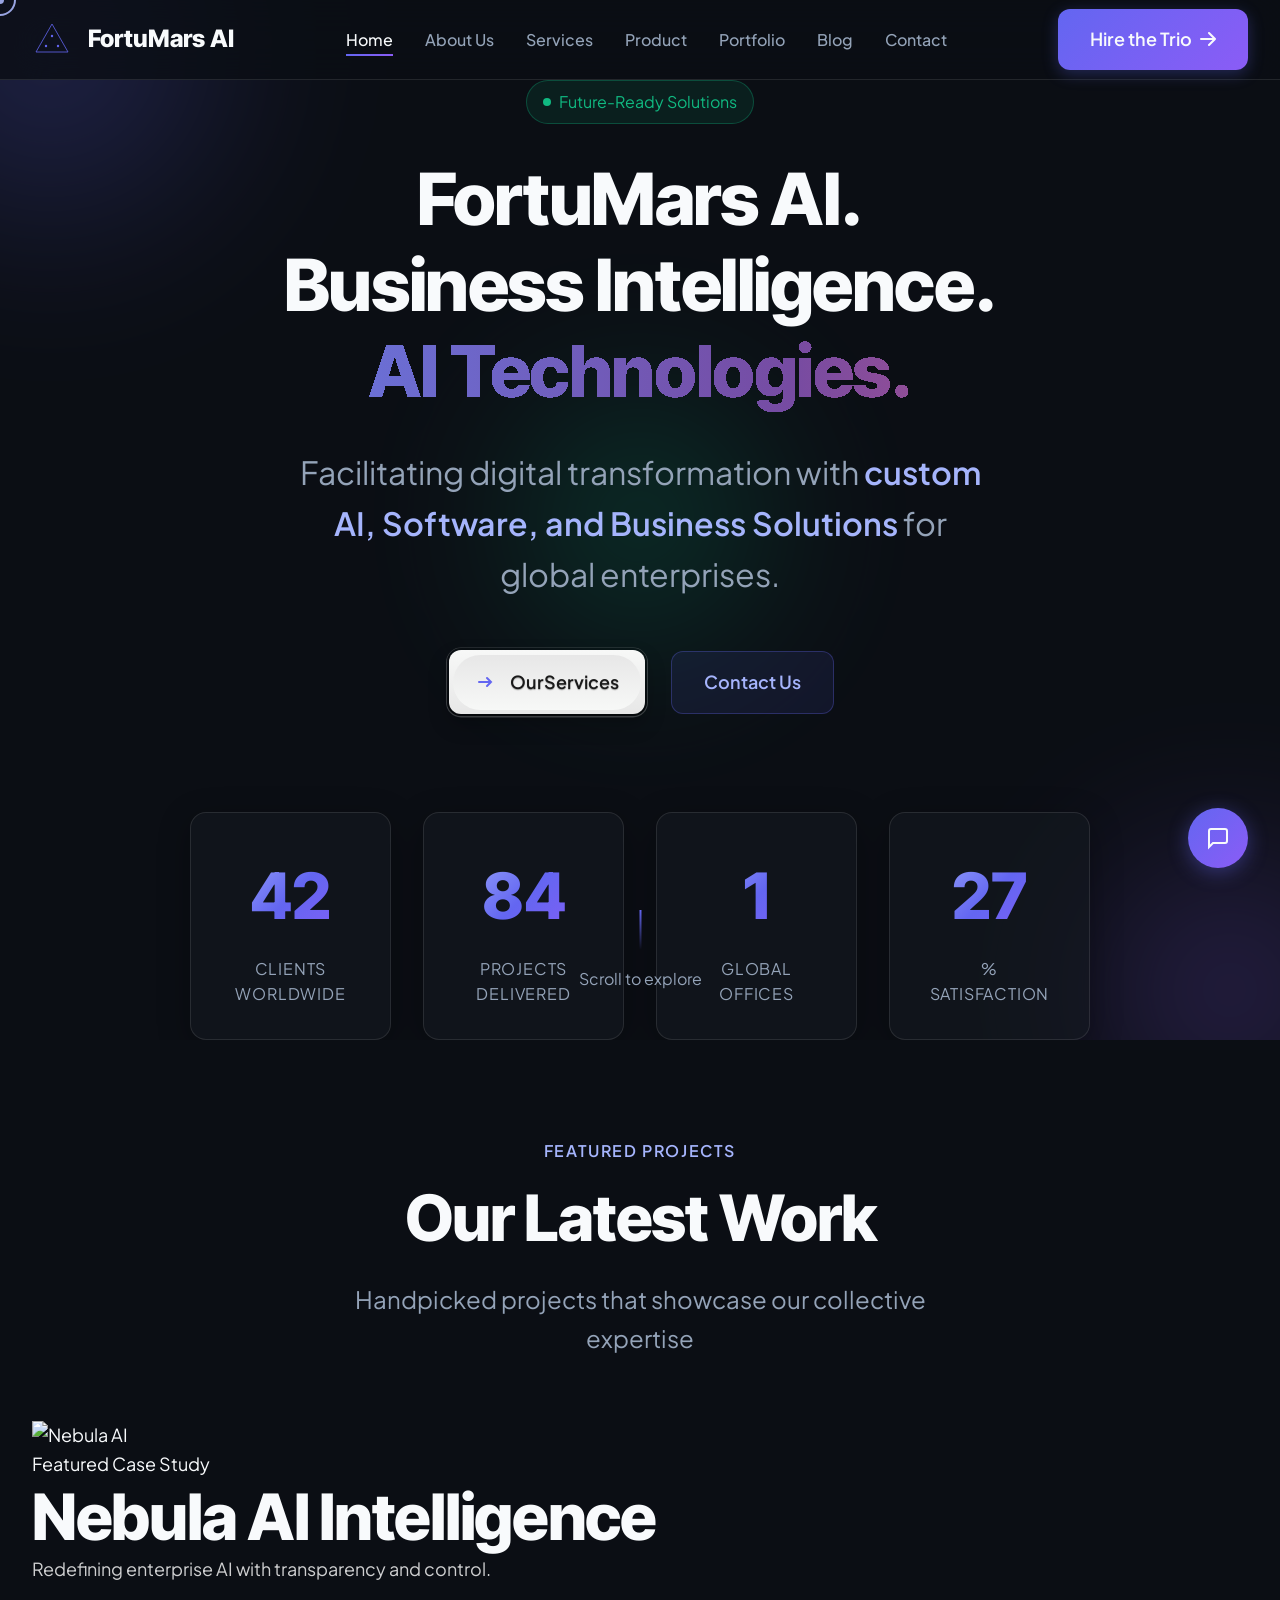
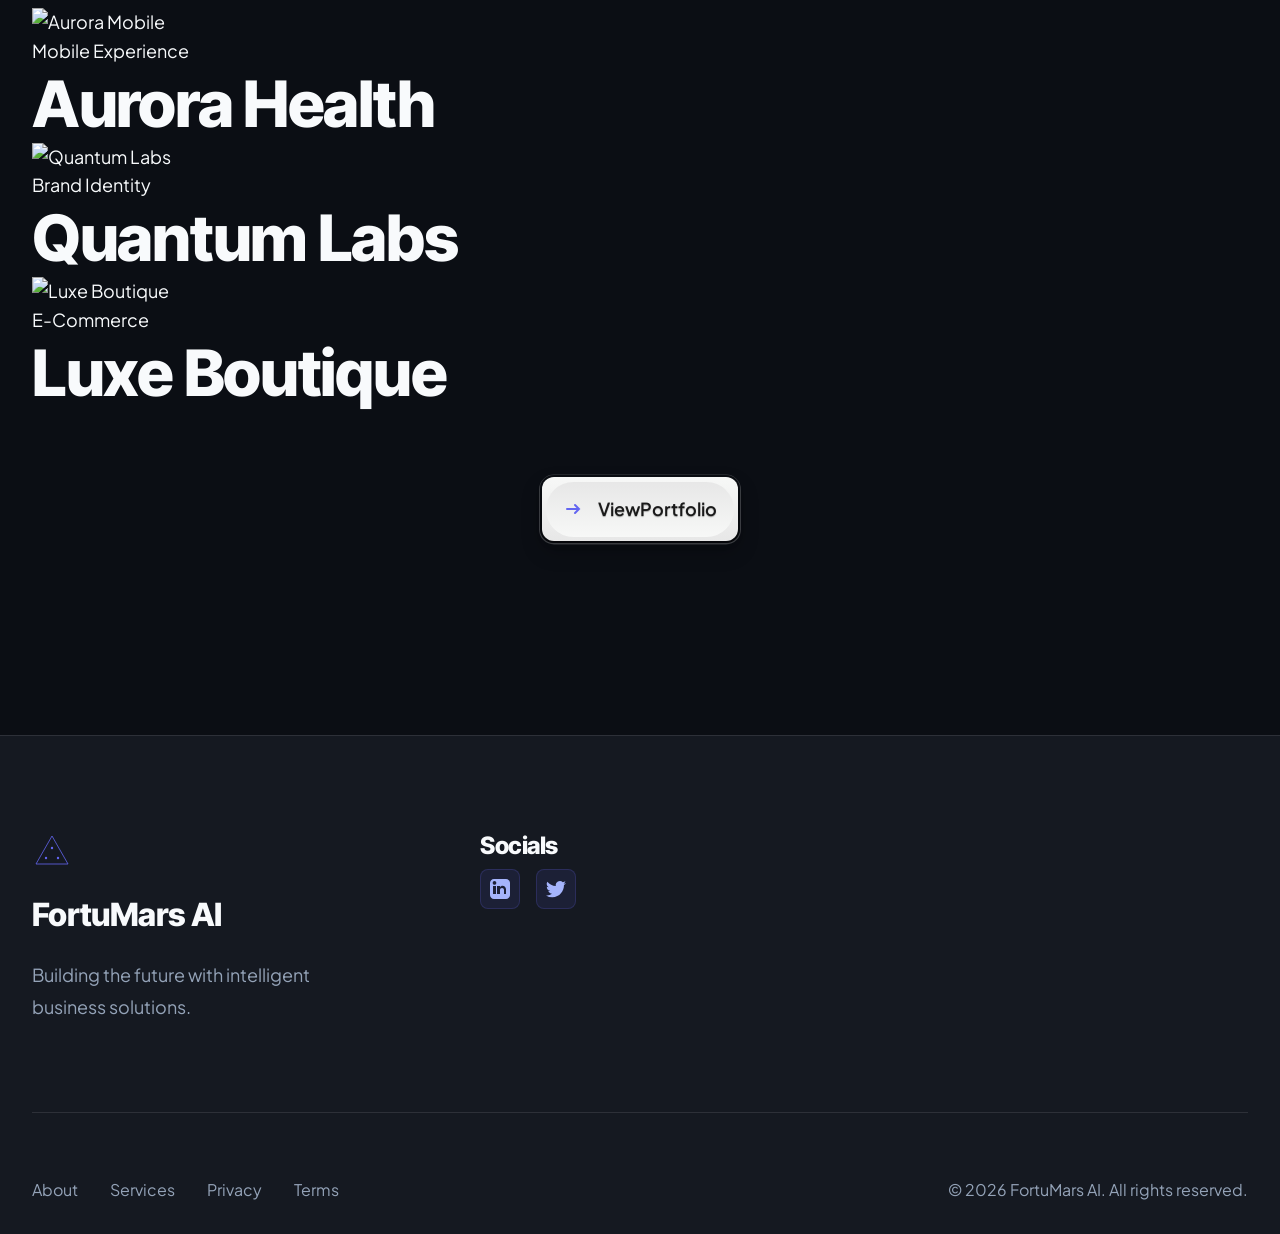
==== commit 0101150d: "Update project files" ====
--- a/index.html
+++ b/index.html
@@ -4,9 +4,8 @@
 <head>
     <meta charset="UTF-8">
     <meta name="viewport" content="width=device-width, initial-scale=1.0">
-    <meta name="description"
-        content="Power Trio - A collective of three creative minds building exceptional digital experiences">
-    <title>Power Trio Studio | Award-Winning Digital Agency</title>
+    <meta name="description" content="FortuMars AI - Future-Ready Business Solutions and Digital Transformation">
+    <title>FortuMars AI | Future-Ready Business Solutions</title>
 
     <!-- Fonts -->
     <link rel="preconnect" href="https://fonts.googleapis.com">
@@ -321,7 +320,206 @@
                       0 0 0 255 -140" />
             </filter>
         </defs>
-        </style>
+        }
+
+        /* Editorial Portfolio Styles for Homepage */
+        .featured-work {
+        position: relative;
+        background: linear-gradient(180deg, var(--color-bg-primary) 0%, #0f1219 100%);
+        overflow: hidden;
+        }
+
+        /* Ambient Glow Background */
+        .featured-work::before {
+        content: '';
+        position: absolute;
+        top: 20%;
+        left: 50%;
+        transform: translate(-50%, -50%);
+        width: 800px;
+        height: 800px;
+        background: radial-gradient(circle, rgba(99, 102, 241, 0.08) 0%, transparent 70%);
+        z-index: 0;
+        pointer-events: none;
+        }
+
+        .section-header {
+        position: relative;
+        z-index: 2;
+        margin-bottom: 5rem;
+        }
+
+        .section-title {
+        font-size: clamp(2.5rem, 5vw, 4rem);
+        font-weight: 800;
+        letter-spacing: -0.03em;
+        background: linear-gradient(to right, #fff, #94a3b8);
+        -webkit-background-clip: text;
+        -webkit-text-fill-color: transparent;
+        margin-bottom: 1rem;
+        }
+
+        /* FORCE DESKTOP GRID STYLES (768px+) */
+        @media (min-width: 768px) {
+        .projects-grid {
+        display: grid !important;
+        grid-template-columns: repeat(12, 1fr) !important;
+        grid-auto-rows: 380px !important;
+        gap: 2rem !important;
+        margin-bottom: 4rem;
+        grid-auto-flow: dense !important;
+        position: relative;
+        z-index: 2;
+        }
+
+        .project-card {
+        height: 100% !important; /* Force fill grid cell */
+        border-radius: 24px;
+        overflow: hidden;
+        position: relative;
+        cursor: pointer;
+        background: #111;
+        border: 1px solid rgba(255, 255, 255, 0.08); /* Subtle border */
+        box-shadow: 0 20px 40px rgba(0,0,0,0.3); /* Deep shadow */
+        transition: transform 0.4s cubic-bezier(0.2, 0.8, 0.2, 1), box-shadow 0.4s ease;
+        }
+
+        .project-card:hover {
+        transform: translateY(-8px);
+        box-shadow: 0 30px 60px rgba(99, 102, 241, 0.15); /* Glow on hover */
+        border-color: rgba(99, 102, 241, 0.3);
+        }
+
+        .project-card.featured {
+        grid-column: span 12 !important;
+        grid-row: span 2 !important;
+        }
+
+        .project-card.tall {
+        grid-column: span 6 !important; /* Adjusted for tablet/desktop balance */
+        grid-row: span 2 !important;
+        }
+
+        /* On larger screens, revert Tall to 4 columns */
+        @media (min-width: 1200px) {
+        .project-card.tall {
+        grid-column: span 4 !important;
+        }
+        }
+
+        .project-card.wide {
+        grid-column: span 6 !important; /* Adjusted for tablet/desktop balance */
+        grid-row: span 1 !important;
+        }
+
+        /* On larger screens, revert Wide to 8 columns */
+        @media (min-width: 1200px) {
+        .project-card.wide {
+        grid-column: span 8 !important;
+        }
+        }
+        }
+
+        /* Stylings for all breakpoints */
+        .project-media {
+        width: 100%;
+        height: 100%;
+        transition: transform 0.8s cubic-bezier(0.16, 1, 0.3, 1);
+        }
+
+        .project-media img,
+        .project-media video {
+        width: 100%;
+        height: 100%;
+        object-fit: cover;
+        }
+
+        .project-card:hover .project-media {
+        transform: scale(1.08);
+        }
+
+        .project-info {
+        position: absolute;
+        bottom: 0;
+        left: 0;
+        width: 100%;
+        padding: 2.5rem;
+        background: linear-gradient(to top, rgba(0, 0, 0, 0.95) 0%, rgba(0, 0, 0, 0.6) 50%, transparent 100%);
+        transform: translateY(20px);
+        opacity: 0;
+        transition: all 0.5s cubic-bezier(0.2, 0.8, 0.2, 1);
+        z-index: 2;
+        }
+
+        .project-card:hover .project-info,
+        .project-card.featured .project-info {
+        transform: translateY(0);
+        opacity: 1;
+        }
+
+        .project-category {
+        display: inline-block;
+        font-size: 0.75rem;
+        text-transform: uppercase;
+        letter-spacing: 0.15em;
+        color: #d4a5ec;
+        margin-bottom: 0.75rem;
+        font-weight: 700;
+        background: rgba(99, 102, 241, 0.15);
+        padding: 4px 12px;
+        border-radius: 100px;
+        border: 1px solid rgba(99, 102, 241, 0.2);
+        backdrop-filter: blur(4px);
+        }
+
+        .project-title {
+        font-size: 2rem;
+        font-weight: 800;
+        /* Extra bold */
+        margin-bottom: 0.5rem;
+        color: white;
+        line-height: 1.1;
+        letter-spacing: -0.02em;
+        }
+
+        .project-card.featured .project-title {
+        font-size: 3.5rem;
+        }
+
+        /* Mobile/Tablet Fallback */
+        @media (max-width: 1023px) {
+        .projects-grid {
+        display: flex;
+        flex-direction: column;
+        gap: 2rem;
+        position: relative;
+        z-index: 2;
+        }
+
+        .project-card {
+        width: 100%;
+        height: 450px;
+        border-radius: 20px;
+        overflow: hidden;
+        position: relative;
+        box-shadow: 0 10px 30px rgba(0, 0, 0, 0.2);
+        }
+
+        .project-title {
+        font-size: 2rem;
+        }
+
+        .project-card.featured .project-title {
+        font-size: 2.5rem;
+        }
+
+        .project-info {
+        transform: translateY(0);
+        opacity: 1;
+        padding: 1.5rem;
+        }
+        }
+    </svg>
 </head>
 
 <body>
@@ -345,22 +543,21 @@
                         <circle cx="65" cy="65" r="3" class="dot dot-3" />
                     </svg>
                 </div>
-                <span class="logo-text">Power Trio</span>
+                <span class="logo-text">FortuMars AI</span>
             </a>
 
             <div class="nav-links">
                 <a href="index.html" class="nav-link active">Home</a>
-                <a href="pages/studio.html" class="nav-link">The Studio</a>
-                <a href="pages/minds.html" class="nav-link">The Minds</a>
-                <a href="pages/work.html" class="nav-link">Work</a>
+                <a href="pages/studio.html" class="nav-link">About Us</a>
                 <a href="pages/services.html" class="nav-link">Services</a>
-                <a href="pages/insights.html" class="nav-link">Insights</a>
-                <a href="pages/lab.html" class="nav-link">The Lab</a>
+                <a href="pages/product.html" class="nav-link">Product</a>
+                <a href="pages/work.html" class="nav-link">Portfolio</a>
+                <a href="pages/insights.html" class="nav-link">Blog</a>
                 <a href="pages/contact.html" class="nav-link">Contact</a>
             </div>
 
             <a href="pages/contact.html" class="cta-button magnetic" data-page="home">
-                <span>Hire the Trio</span>
+                <span>Contact Us</span>
                 <svg width="16" height="16" viewBox="0 0 16 16" fill="none">
                     <path d="M1 8h14M9 2l6 6-6 6" stroke="currentColor" stroke-width="2" stroke-linecap="round" />
                 </svg>
@@ -385,27 +582,141 @@
         <div class="hero-content">
             <div class="hero-badge animate-in">
                 <span class="status-dot"></span>
-                <span>Available for new projects</span>
+                <span>Future-Ready Solutions</span>
             </div>
 
             <h1 class="hero-title animate-in">
-                <span class="line">Three Minds.</span>
-                <span class="line">One Vision.</span>
+                <span class="line">FortuMars AI.</span>
+                <span class="line">Business Intelligence.</span>
                 <!-- Morphing Text Container -->
                 <div class="morphing-container" id="morphingContainer">
-                    <span class="morph-word">Infinite Possibilities.</span>
-                    <span class="morph-word">Limitless Creativity.</span>
-                    <span class="morph-word">Digital Excellence.</span>
-                    <span class="morph-word">Future Ready.</span>
+                    <span class="morph-word">AI Technologies.</span>
+                    <span class="morph-word">ERP Solutions.</span>
+                    <span class="morph-word">CRM Systems.</span>
+                    <span class="morph-word">Digital Growth.</span>
                 </div>
             </h1>
 
             <p class="hero-description animate-in">
-                We're a collective of designers, developers, and strategists crafting
-                <span class="highlight">award-winning digital experiences</span> that drive results.
+                Facilitating digital transformation with
+                <span class="highlight">custom AI, Software, and Business Solutions</span> for global enterprises.
             </p>
 
             <div class="hero-cta animate-in">
+                <a href="pages/services.html" class="animated-button">
+                    <div class="outline"></div>
+                    <div class="state">
+                        <div class="icon">
+                            <svg width="20" height="20" viewBox="0 0 20 20" fill="none">
+                                <path d="M4 10h12M12 6l4 4-4 4" stroke="currentColor" stroke-width="2"
+                                    stroke-linecap="round" />
+                            </svg>
+                        </div>
+                        <p>
+                            <span style="--i:0">O</span><span style="--i:1">u</span><span style="--i:2">r</span>
+                            <span style="--i:3"> </span>
+                            <span style="--i:4">S</span><span style="--i:5">e</span><span style="--i:6">r</span><span
+                                style="--i:7">v</span><span style="--i:8">i</span><span style="--i:9">c</span><span
+                                style="--i:10">e</span><span style="--i:11">s</span>
+                        </p>
+                    </div>
+                </a>
+                <a href="pages/contact.html" class="btn-secondary">
+                    <span>Contact Us</span>
+                </a>
+            </div>
+
+            <!-- Collective Stats -->
+            <div class="stats-grid animate-in">
+                <div class="stat-card glass-card">
+                    <div class="stat-number" data-target="150">0</div>
+                    <div class="stat-label">Clients Worldwide</div>
+                </div>
+                <div class="stat-card glass-card">
+                    <div class="stat-number" data-target="300">0</div>
+                    <div class="stat-label">Projects Delivered</div>
+                </div>
+                <div class="stat-card glass-card">
+                    <div class="stat-number" data-target="4">0</div>
+                    <div class="stat-label">Global Offices</div>
+                </div>
+                <div class="stat-card glass-card">
+                    <div class="stat-number" data-target="98">0</div>
+                    <div class="stat-label">% Satisfaction</div>
+                </div>
+            </div>
+        </div>
+
+        <div class="scroll-indicator">
+            <div class="scroll-line"></div>
+            <span>Scroll to explore</span>
+        </div>
+    </section>
+
+    <!-- Featured Work Section -->
+    <section class="featured-work section-padding">
+        <div class="container">
+            <div class="section-header">
+                <span class="section-label">Featured Projects</span>
+                <h2 class="section-title">Our Latest Work</h2>
+                <p class="section-description">
+                    Handpicked projects that showcase our collective expertise
+                </p>
+            </div>
+
+            <div class="projects-grid">
+                <!-- Featured (Span 12) -->
+                <article class="project-card featured reveal" onclick="window.location.href='pages/work.html'">
+                    <div class="project-media">
+                        <img src="https://images.unsplash.com/photo-1620712943543-bcc4688e7485?w=1600&h=900&fit=crop"
+                            alt="Nebula AI">
+                    </div>
+                    <div class="project-info">
+                        <div class="project-category">Featured Case Study</div>
+                        <h2 class="project-title">Nebula AI Intelligence</h2>
+                        <p style="color: rgba(255,255,255,0.8); max-width: 600px;">
+                            Redefining enterprise AI with transparency and control.
+                        </p>
+                    </div>
+                </article>
+
+                <!-- Tall (Span 4) -->
+                <article class="project-card tall reveal" onclick="window.location.href='pages/work.html'">
+                    <div class="project-media">
+                        <img src="https://images.unsplash.com/photo-1616469829581-73993eb86b02?w=800&h=1200&fit=crop"
+                            alt="Aurora Mobile">
+                    </div>
+                    <div class="project-info">
+                        <div class="project-category">Mobile Experience</div>
+                        <h2 class="project-title">Aurora Health</h2>
+                    </div>
+                </article>
+
+                <!-- Wide (Span 8) -->
+                <article class="project-card wide reveal" onclick="window.location.href='pages/work.html'">
+                    <div class="project-media">
+                        <img src="https://images.unsplash.com/photo-1600607686527-6fb886090705?w=1200&h=600&fit=crop"
+                            alt="Quantum Labs">
+                    </div>
+                    <div class="project-info">
+                        <div class="project-category">Brand Identity</div>
+                        <h2 class="project-title">Quantum Labs</h2>
+                    </div>
+                </article>
+                <!-- Wide (Span 8) -->
+                <article class="project-card wide reveal" onclick="window.location.href='pages/work.html'">
+                    <div class="project-media">
+                        <img src="https://images.unsplash.com/photo-1483985988355-763728e1935b?w=1200&h=600&fit=crop"
+                            alt="Luxe Boutique">
+                    </div>
+                    <div class="project-info">
+                        <div class="project-category">E-Commerce</div>
+                        <h2 class="project-title">Luxe Boutique</h2>
+                    </div>
+                </article>
+            </div>
+
+            <div class="section-cta">
                 <a href="pages/work.html" class="animated-button">
                     <div class="outline"></div>
                     <div class="state">
@@ -419,133 +730,11 @@
                             <span style="--i:0">V</span><span style="--i:1">i</span><span style="--i:2">e</span><span
                                 style="--i:3">w</span>
                             <span style="--i:4"> </span>
-                            <span style="--i:5">O</span><span style="--i:6">u</span><span style="--i:7">r</span>
-                            <span style="--i:8"> </span>
-                            <span style="--i:9">W</span><span style="--i:10">o</span><span style="--i:11">r</span><span
-                                style="--i:12">k</span>
+                            <span style="--i:5">P</span><span style="--i:6">o</span><span style="--i:7">r</span><span
+                                style="--i:8">t</span><span style="--i:9">f</span><span style="--i:10">o</span><span
+                                style="--i:11">l</span><span style="--i:12">i</span><span style="--i:13">o</span>
                         </p>
                     </div>
-                </a>
-                <a href="pages/contact.html" class="btn-secondary">
-                    <span>Start a Project</span>
-                </a>
-            </div>
-
-            <!-- Collective Stats -->
-            <div class="stats-grid animate-in">
-                <div class="stat-card glass-card">
-                    <div class="stat-number" data-target="127">0</div>
-                    <div class="stat-label">Projects Delivered</div>
-                </div>
-                <div class="stat-card glass-card">
-                    <div class="stat-number" data-target="43">0</div>
-                    <div class="stat-label">Happy Clients</div>
-                </div>
-                <div class="stat-card glass-card">
-                    <div class="stat-number" data-target="15">0</div>
-                    <div class="stat-label">Awards Won</div>
-                </div>
-                <div class="stat-card glass-card">
-                    <div class="stat-number" data-target="3">0</div>
-                    <div class="stat-label">Creative Minds</div>
-                </div>
-            </div>
-        </div>
-
-        <div class="scroll-indicator">
-            <div class="scroll-line"></div>
-            <span>Scroll to explore</span>
-        </div>
-    </section>
-
-    <!-- Featured Work Section -->
-    <section class="featured-work section-padding">
-        <div class="container">
-            <div class="section-header">
-                <span class="section-label">Featured Projects</span>
-                <h2 class="section-title">Our Latest Work</h2>
-                <p class="section-description">
-                    Handpicked projects that showcase our collective expertise
-                </p>
-            </div>
-
-            <div class="work-grid">
-                <article class="work-card glass-card magnetic" data-project="nebula">
-                    <div class="work-image">
-                        <img class="work-image-placeholder"
-                            src="https://images.unsplash.com/photo-1551288049-bebda4e38f71?w=800&h=600&fit=crop"
-                            alt="Nebula Finance" style="width: 100%; height: 100%; object-fit: cover;">
-                        <div class="work-overlay">
-                            <a href="pages/case-study.html" class="work-link">View Case Study</a>
-                        </div>
-                    </div>
-                    <div class="work-content">
-                        <div class="work-meta">
-                            <span class="work-category">Web Design</span>
-                            <span class="work-year">2026</span>
-                        </div>
-                        <h3 class="work-title">Nebula Finance</h3>
-                        <p class="work-description">A revolutionary fintech platform with AI-powered insights</p>
-                        <div class="work-team">
-                            <span class="team-label">Led by:</span>
-                            <span class="team-member">Alex Chen</span>
-                        </div>
-                    </div>
-                </article>
-
-                <article class="work-card glass-card magnetic" data-project="quantum">
-                    <div class="work-image">
-                        <img class="work-image-placeholder"
-                            src="https://images.unsplash.com/photo-1635070041078-e363dbe005cb?w=800&h=600&fit=crop"
-                            alt="Quantum Labs" style="width: 100%; height: 100%; object-fit: cover;">
-                        <div class="work-overlay">
-                            <a href="pages/case-study.html" class="work-link">View Case Study</a>
-                        </div>
-                    </div>
-                    <div class="work-content">
-                        <div class="work-meta">
-                            <span class="work-category">Brand Identity</span>
-                            <span class="work-year">2026</span>
-                        </div>
-                        <h3 class="work-title">Quantum Labs</h3>
-                        <p class="work-description">Complete rebrand for a cutting-edge research facility</p>
-                        <div class="work-team">
-                            <span class="team-label">Led by:</span>
-                            <span class="team-member">Jordan Rivera</span>
-                        </div>
-                    </div>
-                </article>
-
-                <article class="work-card glass-card magnetic" data-project="aurora">
-                    <div class="work-image">
-                        <img class="work-image-placeholder"
-                            src="https://images.unsplash.com/photo-1576091160399-112ba8d25d1d?w=800&h=600&fit=crop"
-                            alt="Aurora Health" style="width: 100%; height: 100%; object-fit: cover;">
-                        <div class="work-overlay">
-                            <a href="pages/case-study.html" class="work-link">View Case Study</a>
-                        </div>
-                    </div>
-                    <div class="work-content">
-                        <div class="work-meta">
-                            <span class="work-category">Mobile App</span>
-                            <span class="work-year">2025</span>
-                        </div>
-                        <h3 class="work-title">Aurora Health</h3>
-                        <p class="work-description">Wellness app connecting users with personalized care</p>
-                        <div class="work-team">
-                            <span class="team-label">Led by:</span>
-                            <span class="team-member">Sam Taylor</span>
-                        </div>
-                    </div>
-                </article>
-            </div>
-
-            <div class="section-cta">
-                <a href="pages/work.html" class="btn-outline magnetic">
-                    <span>View All Projects</span>
-                    <svg width="20" height="20" viewBox="0 0 20 20" fill="none">
-                        <path d="M4 10h12M12 6l4 4-4 4" stroke="currentColor" stroke-width="2" stroke-linecap="round" />
-                    </svg>
                 </a>
             </div>
         </div>
@@ -564,51 +753,20 @@
                             <circle cx="65" cy="65" r="3" class="dot dot-3" />
                         </svg>
                     </div>
-                    <h3>Power Trio</h3>
-                    <p>Three minds, one vision.<br>Building the future of digital.</p>
+                    <h3>FortuMars AI</h3>
+                    <p>Building the future with intelligent<br>business solutions.</p>
                 </div>
 
                 <!-- Three Social Columns -->
+                <!-- Socials -->
                 <div class="footer-social-grid">
                     <div class="footer-member">
-                        <h4>Alex Chen</h4>
-                        <p class="member-role">Creative Director</p>
+                        <h4>Socials</h4>
                         <div class="social-links">
                             <a href="#" class="social-link magnetic" aria-label="LinkedIn">
                                 <svg width="20" height="20" viewBox="0 0 20 20" fill="currentColor">
                                     <path
                                         d="M16 0H4C1.8 0 0 1.8 0 4v12c0 2.2 1.8 4 4 4h12c2.2 0 4-1.8 4-4V4c0-2.2-1.8-4-4-4zM6 15H3V7h3v8zM4.5 5.7c-1 0-1.8-.8-1.8-1.8s.8-1.8 1.8-1.8 1.8.8 1.8 1.8-.8 1.8-1.8 1.8zM17 15h-3v-4c0-1.1-.9-2-2-2s-2 .9-2 2v4H7V7h3v1.2c.5-.8 1.6-1.4 2.5-1.4 1.9 0 3.5 1.6 3.5 3.5V15z" />
-                                </svg>
-                            </a>
-                            <a href="#" class="social-link magnetic" aria-label="Dribbble">
-                                <svg width="20" height="20" viewBox="0 0 20 20" fill="currentColor">
-                                    <path
-                                        d="M10 0C4.5 0 0 4.5 0 10s4.5 10 10 10 10-4.5 10-10S15.5 0 10 0zm6.5 5.5c1.1 1.4 1.8 3.2 1.8 5.1 0 .3 0 .6-.1.9-2.4-.5-4.6-.5-6.5-.1-.1-.3-.3-.6-.4-.9 2.2-1 4-2.4 5.2-5zm-1.3-1.2c-1 2.3-2.6 3.6-4.6 4.5-1-1.8-2.1-3.4-3.3-4.8 1.2-.5 2.5-.8 3.9-.8 1.5 0 2.9.4 4 1.1zM5.5 4.3c1.2 1.4 2.3 3 3.3 4.8-2.5.7-5.3 1-8.2 1-.1-.5-.1-1-.1-1.5 0-1.8.6-3.4 1.6-4.7 1.1.5 2.3.9 3.4 1.4zm-3.9 7c3.1 0 6-.3 8.6-1 .1.3.3.6.4.9-2.8 1.2-5 3.4-6.3 6.3-1.5-1.3-2.5-3.1-2.7-5.2v-1zm4.9 6.5c1.2-2.7 3.2-4.8 5.8-6 .8 2.1 1.4 4.3 1.7 6.6-1.1.5-2.3.8-3.6.8-1.5 0-2.9-.5-4.1-1.4zm6.3.7c-.3-2.2-.9-4.3-1.6-6.3 1.7-.3 3.6-.3 5.7.1-.4 2.7-1.9 5-4.1 6.2z" />
-                                </svg>
-                            </a>
-                            <a href="#" class="social-link magnetic" aria-label="GitHub">
-                                <svg width="20" height="20" viewBox="0 0 20 20" fill="currentColor">
-                                    <path
-                                        d="M10 0C4.5 0 0 4.6 0 10.3c0 4.5 2.9 8.3 6.9 9.7.5.1.7-.2.7-.5v-1.7c-2.8.6-3.4-1.4-3.4-1.4-.5-1.2-1.1-1.5-1.1-1.5-.9-.6.1-.6.1-.6 1 .1 1.5 1 1.5 1 .9 1.5 2.3 1.1 2.9.8.1-.6.3-1.1.6-1.3-2.2-.3-4.6-1.1-4.6-5 0-1.1.4-2 1-2.7-.1-.2-.4-1.2.1-2.5 0 0 .8-.3 2.7 1 .8-.2 1.6-.3 2.4-.3s1.6.1 2.4.3c1.9-1.3 2.7-1 2.7-1 .5 1.3.2 2.3.1 2.5.6.7 1 1.6 1 2.7 0 3.9-2.4 4.7-4.6 5 .4.3.7.9.7 1.9v2.8c0 .3.2.6.7.5 4-1.3 6.9-5.1 6.9-9.6C20 4.6 15.5 0 10 0z" />
-                                </svg>
-                            </a>
-                        </div>
-                    </div>
-
-                    <div class="footer-member">
-                        <h4>Jordan Rivera</h4>
-                        <p class="member-role">Lead Developer</p>
-                        <div class="social-links">
-                            <a href="#" class="social-link magnetic" aria-label="LinkedIn">
-                                <svg width="20" height="20" viewBox="0 0 20 20" fill="currentColor">
-                                    <path
-                                        d="M16 0H4C1.8 0 0 1.8 0 4v12c0 2.2 1.8 4 4 4h12c2.2 0 4-1.8 4-4V4c0-2.2-1.8-4-4-4zM6 15H3V7h3v8zM4.5 5.7c-1 0-1.8-.8-1.8-1.8s.8-1.8 1.8-1.8 1.8.8 1.8 1.8-.8 1.8-1.8 1.8zM17 15h-3v-4c0-1.1-.9-2-2-2s-2 .9-2 2v4H7V7h3v1.2c.5-.8 1.6-1.4 2.5-1.4 1.9 0 3.5 1.6 3.5 3.5V15z" />
-                                </svg>
-                            </a>
-                            <a href="#" class="social-link magnetic" aria-label="GitHub">
-                                <svg width="20" height="20" viewBox="0 0 20 20" fill="currentColor">
-                                    <path
-                                        d="M10 0C4.5 0 0 4.6 0 10.3c0 4.5 2.9 8.3 6.9 9.7.5.1.7-.2.7-.5v-1.7c-2.8.6-3.4-1.4-3.4-1.4-.5-1.2-1.1-1.5-1.1-1.5-.9-.6.1-.6.1-.6 1 .1 1.5 1 1.5 1 .9 1.5 2.3 1.1 2.9.8.1-.6.3-1.1.6-1.3-2.2-.3-4.6-1.1-4.6-5 0-1.1.4-2 1-2.7-.1-.2-.4-1.2.1-2.5 0 0 .8-.3 2.7 1 .8-.2 1.6-.3 2.4-.3s1.6.1 2.4.3c1.9-1.3 2.7-1 2.7-1 .5 1.3.2 2.3.1 2.5.6.7 1 1.6 1 2.7 0 3.9-2.4 4.7-4.6 5 .4.3.7.9.7 1.9v2.8c0 .3.2.6.7.5 4-1.3 6.9-5.1 6.9-9.6C20 4.6 15.5 0 10 0z" />
                                 </svg>
                             </a>
                             <a href="#" class="social-link magnetic" aria-label="Twitter">
@@ -619,34 +777,6 @@
                             </a>
                         </div>
                     </div>
-
-                    <div class="footer-member">
-                        <h4>Sam Taylor</h4>
-                        <p class="member-role">Brand Strategist</p>
-                        <div class="social-links">
-                            <a href="#" class="social-link magnetic" aria-label="LinkedIn">
-                                <svg width="20" height="20" viewBox="0 0 20 20" fill="currentColor">
-                                    <path
-                                        d="M16 0H4C1.8 0 0 1.8 0 4v12c0 2.2 1.8 4 4 4h12c2.2 0 4-1.8 4-4V4c0-2.2-1.8-4-4-4zM6 15H3V7h3v8zM4.5 5.7c-1 0-1.8-.8-1.8-1.8s.8-1.8 1.8-1.8 1.8.8 1.8 1.8-.8 1.8-1.8 1.8zM17 15h-3v-4c0-1.1-.9-2-2-2s-2 .9-2 2v4H7V7h3v1.2c.5-.8 1.6-1.4 2.5-1.4 1.9 0 3.5 1.6 3.5 3.5V15z" />
-                                </svg>
-                            </a>
-                            <a href="#" class="social-link magnetic" aria-label="Dribbble">
-                                <svg width="20" height="20" viewBox="0 0 20 20" fill="currentColor">
-                                    <path
-                                        d="M10 0C4.5 0 0 4.5 0 10s4.5 10 10 10 10-4.5 10-10S15.5 0 10 0zm6.5 5.5c1.1 1.4 1.8 3.2 1.8 5.1 0 .3 0 .6-.1.9-2.4-.5-4.6-.5-6.5-.1-.1-.3-.3-.6-.4-.9 2.2-1 4-2.4 5.2-5zm-1.3-1.2c-1 2.3-2.6 3.6-4.6 4.5-1-1.8-2.1-3.4-3.3-4.8 1.2-.5 2.5-.8 3.9-.8 1.5 0 2.9.4 4 1.1zM5.5 4.3c1.2 1.4 2.3 3 3.3 4.8-2.5.7-5.3 1-8.2 1-.1-.5-.1-1-.1-1.5 0-1.8.6-3.4 1.6-4.7 1.1.5 2.3.9 3.4 1.4zm-3.9 7c3.1 0 6-.3 8.6-1 .1.3.3.6.4.9-2.8 1.2-5 3.4-6.3 6.3-1.5-1.3-2.5-3.1-2.7-5.2v-1zm4.9 6.5c1.2-2.7 3.2-4.8 5.8-6 .8 2.1 1.4 4.3 1.7 6.6-1.1.5-2.3.8-3.6.8-1.5 0-2.9-.5-4.1-1.4zm6.3.7c-.3-2.2-.9-4.3-1.6-6.3 1.7-.3 3.6-.3 5.7.1-.4 2.7-1.9 5-4.1 6.2z" />
-                                </svg>
-                            </a>
-                            <a href="#" class="social-link magnetic" aria-label="Instagram">
-                                <svg width="20" height="20" viewBox="0 0 20 20" fill="currentColor">
-                                    <path
-                                        d="M10 1.8c2.7 0 3 0 4.1.1 1 0 1.5.2 1.9.4.5.2.8.4 1.2.8.4.4.6.7.8 1.2.2.4.3.9.4 1.9.1 1.1.1 1.4.1 4.1s0 3-.1 4.1c0 1-.2 1.5-.4 1.9-.2.5-.4.8-.8 1.2-.4.4-.7.6-1.2.8-.4.2-.9.3-1.9.4-1.1.1-1.4.1-4.1.1s-3 0-4.1-.1c-1 0-1.5-.2-1.9-.4-.5-.2-.8-.4-1.2-.8-.4-.4-.6-.7-.8-1.2-.2-.4-.3-.9-.4-1.9-.1-1.1-.1-1.4-.1-4.1s0-3 .1-4.1c0-1 .2-1.5.4-1.9.2-.5.4-.8.8-1.2.4-.4.7-.6 1.2-.8.4-.2.9-.3 1.9-.4 1.1-.1 1.4-.1 4.1-.1M10 0C7.3 0 6.9 0 5.8.1c-1.1 0-1.9.3-2.6.6-.7.3-1.3.7-1.9 1.3S.6 3 .3 3.7C.1 4.4-.1 5.2.1 6.3 0 7.4 0 7.8 0 10.5s0 3.1.1 4.2c0 1.1.3 1.9.6 2.6.3.7.7 1.3 1.3 1.9s1.2 1 1.9 1.3c.7.3 1.5.5 2.6.6 1.1.1 1.5.1 4.2.1s3.1 0 4.2-.1c1.1 0 1.9-.3 2.6-.6.7-.3 1.3-.7 1.9-1.3s1-1.2 1.3-1.9c.3-.7.5-1.5.6-2.6.1-1.1.1-1.5.1-4.2s0-3.1-.1-4.2c0-1.1-.3-1.9-.6-2.6-.3-.7-.7-1.3-1.3-1.9S16 .6 15.3.3C14.6.1 13.8-.1 12.7.1 11.6 0 11.2 0 10 0z" />
-                                    <path
-                                        d="M10 4.9c-2.8 0-5.1 2.3-5.1 5.1s2.3 5.1 5.1 5.1 5.1-2.3 5.1-5.1-2.3-5.1-5.1-5.1zm0 8.4c-1.8 0-3.3-1.5-3.3-3.3S8.2 6.7 10 6.7s3.3 1.5 3.3 3.3-1.5 3.3-3.3 3.3z" />
-                                    <circle cx="15.3" cy="4.7" r="1.2" />
-                                </svg>
-                            </a>
-                        </div>
-                    </div>
                 </div>
             </div>
 
@@ -657,7 +787,7 @@
                     <a href="#">Privacy</a>
                     <a href="#">Terms</a>
                 </div>
-                <p class="copyright">© 2026 Power Trio. All rights reserved.</p>
+                <p class="copyright">© 2026 FortuMars AI. All rights reserved.</p>
             </div>
         </div>
     </footer>
@@ -684,7 +814,7 @@
                     </div>
                 </div>
                 <div class="chatbot-info">
-                    <h4>Power Trio AI</h4>
+                    <h4>FortuMars AI</h4>
                     <span class="chatbot-status">
                         <span class="status-dot"></span>
                         Online
@@ -695,7 +825,7 @@
             <div class="chatbot-messages" id="chatbot-messages">
                 <div class="message bot-message">
                     <div class="message-content">
-                        Hey there! 👋 I'm the Power Trio AI assistant. How can I help you today?
+                        Hey there! 👋 I'm the FortuMars AI assistant. How can I help you today?
                     </div>
                     <div class="message-time">Just now</div>
                 </div>
--- a/css/animations.css
+++ b/css/animations.css
@@ -657,6 +657,14 @@
 
     .stats-grid {
         grid-template-columns: repeat(2, 1fr);
+    }
+
+    /* Mobile Hero Fix: Prevent content overlap with Navbar */
+    .hero {
+        align-items: flex-start;
+        /* Start content from top, not center */
+        padding-top: calc(var(--navbar-height) + 4rem);
+        /* Extra clear space */
     }
 }
 
